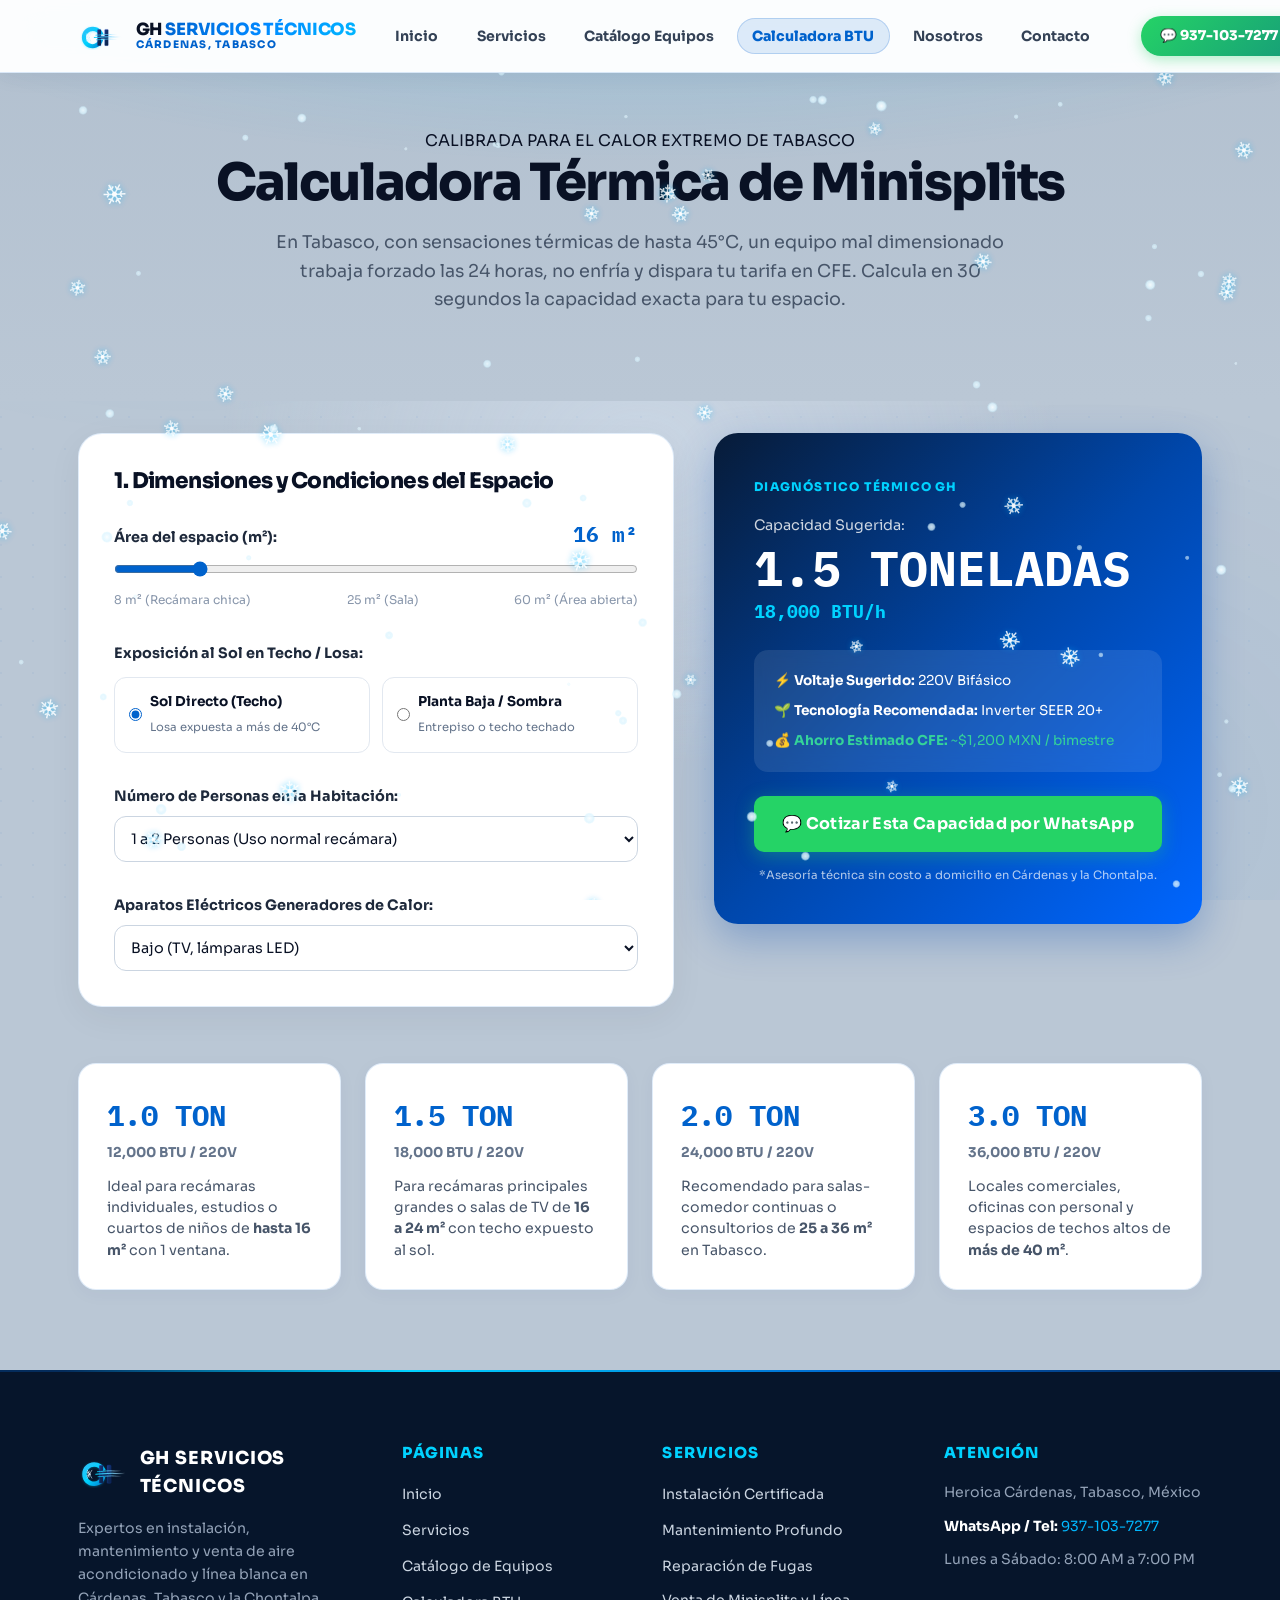
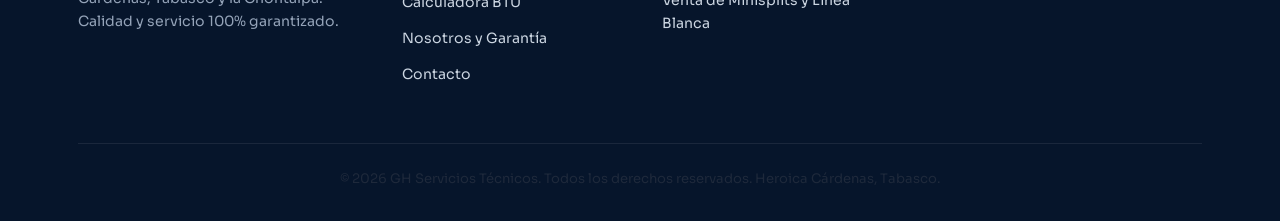
==== calculadora.html @ 1dc73f57 "First_commit" ====
<!DOCTYPE html>
<html lang="es-MX">
<head>
    <meta charset="UTF-8">
    <meta name="viewport" content="width=device-width, initial-scale=1.0">
    <title>Calculadora de Capacidad BTU para Tabasco | GH Servicios Técnicos</title>
    <meta name="description" content="Calcula cuántos BTUs y toneladas necesita tu habitación o negocio en Cárdenas y Tabasco. Evita cobros excesivos de CFE con el tonelaje exacto. WhatsApp: 937-103-7277.">
    <meta name="theme-color" content="#0062CC">
    <link rel="icon" type="image/svg+xml" href="assets/emblem-gh.svg">
    <link rel="preconnect" href="https://fonts.googleapis.com">
    <link rel="preconnect" href="https://fonts.gstatic.com" crossorigin>
    <link href="https://fonts.googleapis.com/css2?family=IBM+Plex+Mono:wght@400;600;700&family=Sora:wght@300;400;500;600;700;800&display=swap" rel="stylesheet">
    <link rel="stylesheet" href="css/base.css?v=25">
    <link rel="stylesheet" href="css/loader.css?v=25">
    <link rel="stylesheet" href="css/snow.css?v=25">
    <link rel="stylesheet" href="css/nav.css?v=25">
    <link rel="stylesheet" href="css/calculator.css?v=25">
    <link rel="stylesheet" href="css/footer.css?v=25">
    <link rel="stylesheet" href="css/widget.css?v=25">
    <style>
        .page-hero {
            padding: 8rem 0 3.5rem;
            background: linear-gradient(180deg, #B2C0CF 0%, #BAC7D5 100%);
            text-align: center;
            position: relative;
        }
        .calc-info-grid {
            display: grid;
            grid-template-columns: repeat(auto-fit, minmax(240px, 1fr));
            gap: 1.5rem;
            margin-top: 3.5rem;
        }
        .calc-info-card {
            background: #FFFFFF;
            border: 1px solid rgba(0, 98, 204, 0.12);
            border-radius: 18px;
            padding: 1.75rem;
            box-shadow: 0 4px 18px rgba(0, 50, 120, 0.04);
        }
        .calc-info-card__ton {
            font-size: 1.8rem;
            font-weight: 900;
            font-family: var(--font-mono);
            color: #0062CC;
            margin-bottom: 0.25rem;
        }
        .calc-info-card__btu {
            font-size: 0.85rem;
            font-weight: 700;
            color: #64748B;
            text-transform: uppercase;
            margin-bottom: 0.75rem;
        }
        .calc-info-card__desc {
            font-size: 0.88rem;
            color: #475569;
            line-height: 1.5;
        }
    </style>
</head>
<body>

    <a href="#main-content" class="skip-link">Ir al contenido principal</a>

    <!-- Canvas de Nieve y Escarcha Polar -->
    <canvas id="snowCanvas"></canvas>

    <!-- ===== LOADER (Transición Rápida Criogénica) ===== -->
    <div class="loader" id="loader" aria-label="Cargando calculadora">
        <canvas id="loader-canvas" class="loader__canvas"></canvas>
        <div class="loader__content">
            <div class="loader__brand" id="loader-brand">
                <div class="loader__brand-mark">
                    <img src="assets/emblem-gh.svg" width="300" height="195" alt="GH Servicios Técnicos" class="loader__brand-img">
                </div>
                <h2 class="loader__brand-name">GH SERVICIOS TÉCNICOS</h2>
                <p class="loader__brand-slogan">Cárdenas, Tabasco · Minisplits · Lavadoras · Refrigeración</p>
            </div>
            <div class="loader__scene">
                <div class="loader__thermo">
                    <div class="loader__tube">
                        <div class="loader__tube-glass"></div>
                        <div class="loader__mercury" id="loader-mercury"></div>
                        <div class="loader__tube-frost" id="loader-tube-frost"></div>
                        <div class="loader__scale">
                            <span data-t="40°"></span>
                            <span data-t="30°"></span>
                            <span data-t="20°"></span>
                            <span data-t="16°"></span>
                        </div>
                    </div>
                    <div class="loader__bulb" id="loader-bulb">
                        <div class="loader__bulb-glow"></div>
                    </div>
                </div>
                <div class="loader__readout">
                    <div class="loader__readout-temp">
                        <span class="loader__readout-num" id="loader-temp">28</span>
                        <span class="loader__readout-unit">°C</span>
                    </div>
                    <span class="loader__readout-label" id="loader-status">Cargando calculadora…</span>
                </div>
            </div>
        </div>
        <div class="loader__ice-overlay" id="loader-frost"></div>
    </div>

    <!-- ===== NAV ===== -->
    <header class="nav" id="main-nav">
        <div class="nav__wrap">
            <a href="index.html" class="nav__logo" aria-label="GH Servicios Técnicos — Inicio">
                <div class="nav__logo-svg-wrap">
                    <img src="assets/emblem-gh.svg" width="46" height="30" alt="GH Logo" class="nav__logo-img">
                </div>
                <div class="nav__logo-text">
                    <span class="nav__logo-brand">GH <span class="grad-text">SERVICIOS TÉCNICOS</span></span>
                    <span class="nav__logo-sub">Cárdenas, Tabasco</span>
                </div>
            </a>

            <nav class="nav__links" id="nav-links" aria-label="Navegación principal">
                <a href="index.html" class="nav__link">Inicio</a>
                <a href="servicios.html" class="nav__link">Servicios</a>
                <a href="equipos.html" class="nav__link">Catálogo Equipos</a>
                <a href="calculadora.html" class="nav__link is-active">Calculadora BTU</a>
                <a href="nosotros.html" class="nav__link">Nosotros</a>
                <a href="contacto.html" class="nav__link">Contacto</a>
            </nav>

            <div class="nav__actions">
                <a href="https://wa.me/529371037277?text=Hola%20GH%20Servicios%20T%C3%A9cnicos%2C%20quiero%20asesor%C3%ADa%20BTU" class="nav__cta-wa" target="_blank" rel="noopener">
                    <span>💬 937-103-7277 | Cotizar</span>
                </a>
                <button class="nav__burger" id="nav-burger" aria-label="Abrir menú" aria-expanded="false">
                    <span></span><span></span><span></span>
                </button>
            </div>
        </div>
    </header>

    <div class="nav__mobile" id="nav-mobile" aria-hidden="true">
        <nav aria-label="Menú móvil">
            <a href="index.html" class="nav__mob-link">Inicio</a>
            <a href="servicios.html" class="nav__mob-link">Servicios</a>
            <a href="equipos.html" class="nav__mob-link">Catálogo Equipos</a>
            <a href="calculadora.html" class="nav__mob-link">Calculadora BTU</a>
            <a href="nosotros.html" class="nav__mob-link">Nosotros</a>
            <a href="contacto.html" class="nav__mob-link">Contacto</a>
            <a href="https://wa.me/529371037277" class="btn btn--primary btn--full" target="_blank" rel="noopener">WhatsApp: 937-103-7277</a>
        </nav>
    </div>

    <main id="main-content">

        <!-- ===== HERO ===== -->
        <section class="page-hero">
            <div class="frost-ambient"></div>
            <div class="container" style="max-width: var(--max-w); margin: 0 auto; padding: 0 var(--container-px); position: relative; z-index: 2;">
                <span class="services__kicker">CALIBRADA PARA EL CALOR EXTREMO DE TABASCO</span>
                <h1 style="font-size: clamp(2rem, 4.2vw, 3.2rem); font-weight: 800; color: #091124; margin-bottom: 1rem;">Calculadora Térmica de Minisplits</h1>
                <p style="font-size: 1.1rem; color: #475569; max-width: 760px; margin: 0 auto 2rem; line-height: 1.6;">
                    En Tabasco, con sensaciones térmicas de hasta 45°C, un equipo mal dimensionado trabaja forzado las 24 horas, no enfría y dispara tu tarifa en CFE. Calcula en 30 segundos la capacidad exacta para tu espacio.
                </p>
            </div>
        </section>

        <!-- ===== CALCULADORA INTERACTIVA ===== -->
        <section class="calculator-section" id="calculator" style="padding: 2rem 0 5rem;">
            <div class="container" style="max-width: var(--max-w); margin: 0 auto; padding: 0 var(--container-px);">
                
                <div class="calc-layout" style="display: grid; grid-template-columns: 1.1fr 0.9fr; gap: 2.5rem; align-items: start;">
                    
                    <!-- Formulario de Parámetros -->
                    <div class="calc-inputs-card" style="background: #FFFFFF; border-radius: 24px; border: 1px solid rgba(0,98,204,0.12); padding: 2.2rem; box-shadow: 0 10px 35px rgba(9,17,36,0.05);">
                        <h2 style="font-size: 1.35rem; font-weight: 800; color: #091124; margin-bottom: 1.5rem;">
                            1. Dimensiones y Condiciones del Espacio
                        </h2>

                        <!-- Slider Metros Cuadrados -->
                        <div style="margin-bottom: 2rem;">
                            <div style="display: flex; justify-content: space-between; align-items: baseline; margin-bottom: 0.5rem;">
                                <label for="calc-area" style="font-size: 0.9rem; font-weight: 700; color: #1E293B;">Área del espacio (m²):</label>
                                <span id="calc-area-val" style="font-size: 1.3rem; font-weight: 900; font-family: var(--font-mono); color: #0062CC;">16 m²</span>
                            </div>
                            <input type="range" id="calc-area" min="8" max="60" value="16" step="1" style="width: 100%; accent-color: #0062CC; cursor: pointer;">
                            <div style="display: flex; justify-content: space-between; font-size: 0.75rem; color: #8896AB; margin-top: 0.35rem;">
                                <span>8 m² (Recámara chica)</span>
                                <span>25 m² (Sala)</span>
                                <span>60 m² (Área abierta)</span>
                            </div>
                        </div>

                        <!-- Exposición al Sol -->
                        <div style="margin-bottom: 2rem;">
                            <label style="font-size: 0.9rem; font-weight: 700; color: #1E293B; display: block; margin-bottom: 0.75rem;">
                                Exposición al Sol en Techo / Losa:
                            </label>
                            <div style="display: grid; grid-template-columns: 1fr 1fr; gap: 0.75rem;">
                                <label class="calc-radio-label" style="display: flex; align-items: center; gap: 0.5rem; padding: 0.85rem; border: 1px solid #E2E8F0; border-radius: 12px; cursor: pointer;">
                                    <input type="radio" name="sun" value="high" checked style="accent-color: #0062CC;">
                                    <div>
                                        <strong style="display: block; font-size: 0.85rem; color: #091124;">Sol Directo (Techo)</strong>
                                        <span style="font-size: 0.72rem; color: #64748B;">Losa expuesta a más de 40°C</span>
                                    </div>
                                </label>
                                <label class="calc-radio-label" style="display: flex; align-items: center; gap: 0.5rem; padding: 0.85rem; border: 1px solid #E2E8F0; border-radius: 12px; cursor: pointer;">
                                    <input type="radio" name="sun" value="low" style="accent-color: #0062CC;">
                                    <div>
                                        <strong style="display: block; font-size: 0.85rem; color: #091124;">Planta Baja / Sombra</strong>
                                        <span style="font-size: 0.72rem; color: #64748B;">Entrepiso o techo techado</span>
                                    </div>
                                </label>
                            </div>
                        </div>

                        <!-- Ocupantes -->
                        <div style="margin-bottom: 2rem;">
                            <label for="calc-occupants" style="font-size: 0.9rem; font-weight: 700; color: #1E293B; display: block; margin-bottom: 0.5rem;">
                                Número de Personas en la Habitación:
                            </label>
                            <select id="calc-occupants" style="width: 100%; padding: 0.75rem; border-radius: 12px; border: 1px solid #CBD5E1; font-size: 0.9rem; outline: none;">
                                <option value="1">1 a 2 Personas (Uso normal recámara)</option>
                                <option value="3">3 a 4 Personas (Sala de estar familiar)</option>
                                <option value="6">5 o más Personas (Reuniones / Oficina)</option>
                            </select>
                        </div>

                        <!-- Dispositivos / Carga Térmica -->
                        <div>
                            <label for="calc-electronics" style="font-size: 0.9rem; font-weight: 700; color: #1E293B; display: block; margin-bottom: 0.5rem;">
                                Aparatos Eléctricos Generadores de Calor:
                            </label>
                            <select id="calc-electronics" style="width: 100%; padding: 0.75rem; border-radius: 12px; border: 1px solid #CBD5E1; font-size: 0.9rem; outline: none;">
                                <option value="low">Bajo (TV, lámparas LED)</option>
                                <option value="med">Medio (Computadora de escritorio, consolas gamer)</option>
                                <option value="high">Alto (Cocina cercana, refrigerador grande, servidores)</option>
                            </select>
                        </div>
                    </div>

                    <!-- Tarjeta de Resultado Dinámica -->
                    <div class="calc-result-card" style="background: linear-gradient(135deg, #071B38, #0047AB, #0066FF); border-radius: 24px; padding: 2.5rem; color: #FFFFFF; box-shadow: 0 15px 40px rgba(0, 71, 171, 0.3); position: sticky; top: 6rem;">
                        <span style="font-size: 0.75rem; font-weight: 800; letter-spacing: 0.1em; color: #00D2FF; text-transform: uppercase;">DIAGNÓSTICO TÉRMICO GH</span>
                        <div style="margin: 1rem 0;">
                            <div style="font-size: 0.9rem; color: rgba(255,255,255,0.8);">Capacidad Sugerida:</div>
                            <div id="calc-result-tons" style="font-size: clamp(2.2rem, 4vw, 3rem); font-weight: 900; font-family: var(--font-mono); line-height: 1.1; margin: 0.25rem 0;">
                                1.5 TONELADAS
                            </div>
                            <div id="calc-result-btu" style="font-size: 1.1rem; color: #00D2FF; font-weight: 700; font-family: var(--font-mono);">
                                18,000 BTU/h
                            </div>
                        </div>

                        <div style="background: rgba(255, 255, 255, 0.1); backdrop-filter: blur(8px); border-radius: 14px; padding: 1.25rem; margin: 1.5rem 0;">
                            <div style="font-size: 0.85rem; margin-bottom: 0.5rem;">
                                <strong>⚡ Voltaje Sugerido:</strong> 220V Bifásico
                            </div>
                            <div style="font-size: 0.85rem; margin-bottom: 0.5rem;">
                                <strong>🌱 Tecnología Recomendada:</strong> Inverter SEER 20+
                            </div>
                            <div style="font-size: 0.85rem; color: #34D399;">
                                <strong>💰 Ahorro Estimado CFE:</strong> <span id="calc-result-saving">~$1,200 MXN / bimestre</span>
                            </div>
                        </div>

                        <a href="https://wa.me/529371037277?text=Hola%20GH%2C%20utilic%C3%A9%20su%20calculadora%20y%20mi%20espacio%20requiere%201.5%20Toneladas%20(18%2C000%20BTU).%20%C2%BFQu%C3%A9%20equipos%20tienen%20disponibles%20con%20instalaci%C3%B3n%20en%20C%C3%A1rdenas%3F" 
                           id="calcWaBtn" class="btn btn--wa btn--full" target="_blank" rel="noopener" style="justify-content: center; font-size: 1rem; padding: 0.9rem;">
                            💬 Cotizar Esta Capacidad por WhatsApp
                        </a>
                        <small style="display: block; text-align: center; color: rgba(255,255,255,0.7); font-size: 0.72rem; margin-top: 0.85rem;">
                            *Asesoría técnica sin costo a domicilio en Cárdenas y la Chontalpa.
                        </small>
                    </div>

                </div>

                <!-- Guía Rápida de Capacidades -->
                <div class="calc-info-grid">
                    <div class="calc-info-card">
                        <div class="calc-info-card__ton">1.0 TON</div>
                        <div class="calc-info-card__btu">12,000 BTU / 220V</div>
                        <p class="calc-info-card__desc">Ideal para recámaras individuales, estudios o cuartos de niños de <strong>hasta 16 m²</strong> con 1 ventana.</p>
                    </div>
                    <div class="calc-info-card">
                        <div class="calc-info-card__ton">1.5 TON</div>
                        <div class="calc-info-card__btu">18,000 BTU / 220V</div>
                        <p class="calc-info-card__desc">Para recámaras principales grandes o salas de TV de <strong>16 a 24 m²</strong> con techo expuesto al sol.</p>
                    </div>
                    <div class="calc-info-card">
                        <div class="calc-info-card__ton">2.0 TON</div>
                        <div class="calc-info-card__btu">24,000 BTU / 220V</div>
                        <p class="calc-info-card__desc">Recomendado para salas-comedor continuas o consultorios de <strong>25 a 36 m²</strong> en Tabasco.</p>
                    </div>
                    <div class="calc-info-card">
                        <div class="calc-info-card__ton">3.0 TON</div>
                        <div class="calc-info-card__btu">36,000 BTU / 220V</div>
                        <p class="calc-info-card__desc">Locales comerciales, oficinas con personal y espacios de techos altos de <strong>más de 40 m²</strong>.</p>
                    </div>
                </div>

            </div>
        </section>

    </main>

    <!-- ===== FOOTER ===== -->
    <footer class="footer">
        <div class="footer__wrap">
            <div class="footer__top">
                <div class="footer__brand">
                    <div class="footer__logo">
                        <img src="assets/emblem-gh.svg" width="50" height="34" alt="GH Emblema">
                        <span>GH SERVICIOS TÉCNICOS</span>
                    </div>
                    <p>Expertos en instalación, mantenimiento y venta de aire acondicionado y línea blanca en Cárdenas, Tabasco y la Chontalpa. Calidad y servicio 100% garantizado.</p>
                </div>
                <div class="footer__col">
                    <h4>Páginas</h4>
                    <ul>
                        <li><a href="index.html">Inicio</a></li>
                        <li><a href="servicios.html">Servicios</a></li>
                        <li><a href="equipos.html">Catálogo de Equipos</a></li>
                        <li><a href="calculadora.html">Calculadora BTU</a></li>
                        <li><a href="nosotros.html">Nosotros y Garantía</a></li>
                        <li><a href="contacto.html">Contacto</a></li>
                    </ul>
                </div>
                <div class="footer__col">
                    <h4>Servicios</h4>
                    <ul>
                        <li><a href="servicios.html#instalacion">Instalación Certificada</a></li>
                        <li><a href="servicios.html#mantenimiento">Mantenimiento Profundo</a></li>
                        <li><a href="servicios.html#reparacion">Reparación de Fugas</a></li>
                        <li><a href="equipos.html">Venta de Minisplits y Línea Blanca</a></li>
                    </ul>
                </div>
                <div class="footer__col">
                    <h4>Atención</h4>
                    <p>Heroica Cárdenas, Tabasco, México</p>
                    <p><strong>WhatsApp / Tel:</strong> <a href="https://wa.me/529371037277" style="color: #00B8FF;">937-103-7277</a></p>
                    <p>Lunes a Sábado: 8:00 AM a 7:00 PM</p>
                </div>
            </div>
            <div class="footer__bottom">
                <p>&copy; 2026 GH Servicios Técnicos. Todos los derechos reservados. Heroica Cárdenas, Tabasco.</p>
            </div>
        </div>
    </footer>

    <div id="gh-widget-container"></div>

    <script src="js/snow.js?v=25"></script>
    <script type="module" src="js/main.js?v=25"></script>
</body>
</html>
---- css/base.css ----
/* ==========================================================================
   GH Servicios Técnicos — Design System (Tesla & BMW Clean Luxury Tech Palette)
   Airy, high-contrast, ceramic white & royal sapphire blue engineering grade
   ========================================================================== */

/* --- Reset --- */
*,*::before,*::after{box-sizing:border-box;margin:0;padding:0}
html{scroll-behavior:smooth;-webkit-text-size-adjust:100%;scroll-padding-top:5rem}
body{
  font-family:'Sora',sans-serif;
  background:var(--bg);
  color:var(--text);
  line-height:1.6;
  overflow-x:hidden;
  -webkit-font-smoothing:antialiased;
}
img,svg{display:block;max-width:100%}
a{color:inherit;text-decoration:none}
button{font:inherit;cursor:pointer;border:none;background:none;color:inherit}
ul{list-style:none}
input,select,textarea{font:inherit;color:inherit;background:none;border:none;outline:none}

/* --- Clean Luxury Tech Tokens --- */
:root{
  /* Surfaces — Cool Medium Titanium Grey Canvas for High Snow Visibility & Pure White Floating Cards */
  --bg:#BAC7D5;           /* Gris frío medio titanio de alto contraste para nieve */
  --bg-gradient:linear-gradient(180deg, #B2C0CF 0%, #BAC7D5 50%, #AFC0D2 100%);
  --bg-elevated:#FFFFFF;  /* Blanco puro cerámico para tarjetas */
  --bg-card:#FFFFFF;      /* Blanco puro */
  --bg-glass:rgba(255, 255, 255, 0.95);
  --bg-subtle:#A5B5C6;

  /* Typography — High-Contrast Deep Obsidian & Crisp Slate */
  --text:#091124;
  --text-sec:#1E293B;
  --text-muted:#475569;

  /* Precision Lines & Laser Borders */
  --line:rgba(0, 98, 204, 0.18);
  --line-strong:rgba(0, 98, 204, 0.32);
  --line-glow:rgba(0, 98, 204, 0.5);

  /* Official Brand Colors (GH Real Business Card & Tesla/BMW Signature Blue) */
  --brand-cyan:#00B8FF;
  --brand-blue:#0062CC;   /* Signature Royal Sapphire Blue */
  --brand-navy:#0B2545;   /* Deep technical navy */
  --brand-deep:#041126;
  --wa-green:#25D366;
  --wa-green-glow:rgba(37, 211, 102, 0.35);

  /* Dynamic Accent — overridden by dial.js */
  --accent:#0062CC;
  --accent-r:0;--accent-g:98;--accent-b:204;
  --accent-glow:rgba(0, 98, 204, 0.25);
  --accent-deep:rgba(0, 98, 204, 0.08);

  /* Brand Gradients */
  --grad-brand:linear-gradient(135deg, #0062CC 0%, #0088FF 50%, #00B8FF 100%);
  --grad-brand-glow:linear-gradient(135deg, rgba(0, 98, 204, 0.16) 0%, rgba(0, 184, 255, 0.1) 100%);
  --grad-brand-warm:linear-gradient(135deg, #FF6B35 0%, #FF3D71 100%);
  --frost:#E0F2FE;

  /* Typography */
  --font-sans:'Sora',system-ui,-apple-system,sans-serif;
  --font-mono:'IBM Plex Mono',monospace;

  /* Spacing */
  --section-py:clamp(4.5rem,8vw,7rem);
  --container-px:clamp(1.25rem,4vw,3rem);
  --max-w:1220px;

  /* Transitions */
  --ease-out:cubic-bezier(.22,1,.36,1);
  --ease-spring:cubic-bezier(.175,.885,.32,1.275);
  --dur:0.35s;

  /* Shadows — Soft Crystalline Depth */
  --card-shadow:0 10px 30px rgba(9, 26, 68, 0.06), 0 2px 6px rgba(9, 26, 68, 0.04);
  --card-shadow-hover:0 20px 48px rgba(0, 98, 204, 0.16), 0 0 1px rgba(0, 98, 204, 0.4);
}

/* --- Typography --- */
h1,h2,h3,h4{font-weight:700;line-height:1.15;color:var(--text)}
h1{font-size:clamp(2.2rem,5.5vw,3.8rem);letter-spacing:-0.035em}
h2{font-size:clamp(1.7rem,3.8vw,2.8rem);letter-spacing:-0.025em}
h3{font-size:clamp(1.05rem,1.5vw,1.3rem)}
p{color:var(--text-sec)}
small{font-size:0.8em;color:var(--text-sec)}

.section-kicker{
  display:inline-block;
  font-size:0.75rem;font-weight:700;letter-spacing:0.12em;text-transform:uppercase;
  background:var(--grad-brand);
  -webkit-background-clip:text;-webkit-text-fill-color:transparent;background-clip:text;
  margin-bottom:0.75rem;
}
.section-title{margin-bottom:0.75rem}
.section-desc{max-width:540px;font-size:0.95rem;margin-bottom:2.5rem;color:var(--text-sec)}

/* --- Gradient Text Utility --- */
.grad-text{
  background:var(--grad-brand);
  -webkit-background-clip:text;-webkit-text-fill-color:transparent;background-clip:text;
}

/* --- Gradient Border Utility --- */
.grad-border{position:relative}
.grad-border::before{
  content:'';position:absolute;inset:0;border-radius:inherit;padding:1px;
  background:linear-gradient(135deg,rgba(0,98,204,0.3),transparent 45%,rgba(0,184,255,0.2) 100%);
  -webkit-mask:linear-gradient(#fff 0 0) content-box,linear-gradient(#fff 0 0);
  -webkit-mask-composite:xor;mask-composite:exclude;
  pointer-events:none;transition:opacity var(--dur);
}

/* --- Buttons (Tesla & BMW Precision) --- */
.btn{
  display:inline-flex;align-items:center;gap:0.5rem;
  font-weight:600;font-size:0.88rem;
  padding:0.75rem 1.6rem;border-radius:10px;
  transition:all var(--dur) var(--ease-out);
  white-space:nowrap;position:relative;overflow:hidden;
  letter-spacing:0.02em;
}
.btn:focus-visible{outline:2px solid var(--accent);outline-offset:3px}
.btn:active{transform:scale(0.97)}

.btn--primary{
  background:linear-gradient(135deg,#0062CC 0%,#0088FF 100%);
  color:#FFFFFF;font-weight:700;
  box-shadow:0 4px 20px rgba(0,98,204,0.35),inset 0 1px 0 rgba(255,255,255,0.3);
}
.btn--primary:hover{
  box-shadow:0 8px 30px rgba(0,98,204,0.45);
  transform:translateY(-2px);
  filter:brightness(1.06);
}
.btn--accent{
  background:linear-gradient(135deg,#0062CC 0%,#00A3FF 100%);
  color:#FFFFFF;font-weight:700;
  padding:0.55rem 1.25rem;font-size:0.82rem;border-radius:8px;
  box-shadow:0 3px 16px rgba(0,98,204,0.25);
}
.btn--accent:hover{
  box-shadow:0 6px 24px rgba(0,98,204,0.38);
  transform:translateY(-1px);
}
.btn--wa{
  background:#25D366;color:#FFFFFF;font-weight:700;
  border:1px solid rgba(37,211,102,0.4);
  box-shadow:0 4px 18px rgba(37,211,102,0.35);
}
.btn--wa:hover{
  background:#20BA5A;
  transform:translateY(-1px);
  box-shadow:0 6px 25px rgba(37,211,102,0.45);
}
.btn--outline{
  background:#FFFFFF;
  border:1px solid rgba(0,98,204,0.22);
  color:var(--text);
  box-shadow:0 2px 8px rgba(9,26,68,0.04);
}
.btn--outline:hover{
  border-color:#0062CC;color:#0062CC;
  background:rgba(0,98,204,0.05);
  box-shadow:0 6px 20px rgba(0,98,204,0.14);
}
.btn--sm{padding:0.45rem 1rem;font-size:0.8rem}
.btn--full{width:100%;justify-content:center}

/* --- Skip Link --- */
.skip-link{
  position:fixed;top:-100%;left:1rem;z-index:10000;
  padding:0.75rem 1.25rem;background:#0062CC;color:#FFFFFF;
  border-radius:0 0 8px 8px;font-weight:700;font-size:0.85rem;
  transition:top 0.2s;
}
.skip-link:focus{top:0}

/* --- Scroll Thermometer --- */
.scroll-thermo{
  position:fixed;right:14px;top:50%;transform:translateY(-50%);z-index:900;
  display:flex;flex-direction:column;align-items:center;gap:0;
  opacity:0.4;transition:opacity var(--dur);
  pointer-events:none;
}
.scroll-thermo:hover{opacity:0.95}
.scroll-thermo__tube{
  width:3px;height:130px;
  background:rgba(0,98,204,0.12);border-radius:2px 2px 0 0;
  overflow:hidden;position:relative;
  box-shadow:0 0 8px rgba(0,98,204,0.1);
}
.scroll-thermo__fill{
  position:absolute;bottom:0;left:0;width:100%;height:0%;
  background:linear-gradient(to top,var(--accent),#0062CC);
  border-radius:2px 2px 0 0;
  transition:height 0.1s linear;
  box-shadow:0 0 8px var(--accent-glow);
}
.scroll-thermo__bulb{
  width:10px;height:10px;border-radius:50%;
  background:var(--accent);
  box-shadow:0 0 12px var(--accent-glow),0 0 4px var(--accent-glow);
  transition:background 0.3s,box-shadow 0.3s;
}

@media(max-width:768px){
  .scroll-thermo{right:6px}
  .scroll-thermo__tube{height:80px;width:2px}
  .scroll-thermo__bulb{width:7px;height:7px}
}

/* --- Ambient Futuristic Cyber Mesh (Clean Light Tech) --- */
body::before{
  content:'';position:fixed;top:0;left:0;width:100%;height:100%;
  pointer-events:none;z-index:-1;
  background:
    radial-gradient(circle at 1px 1px, rgba(0,98,204,0.045) 1px, transparent 0) 0 0 / 32px 32px,
    radial-gradient(ellipse 800px 500px at 15% 10%, rgba(0,184,255,0.07), transparent 70%),
    radial-gradient(ellipse 700px 600px at 85% 90%, rgba(0,98,204,0.06), transparent 70%),
    radial-gradient(ellipse 600px 450px at 50% 50%, rgba(226,237,251,0.4), transparent 70%);
}

/* --- Utility --- */
.visually-hidden{position:absolute!important;width:1px!important;height:1px!important;overflow:hidden!important;clip:rect(0,0,0,0)!important;border:0!important}

/* --- Reduced Motion --- */
@media(prefers-reduced-motion:reduce){
  *,*::before,*::after{
    animation-duration:0.01ms!important;
    animation-iteration-count:1!important;
    transition-duration:0.01ms!important;
    scroll-behavior:auto!important;
  }
}
---- css/loader.css ----
/* ==========================================================================
   GH SERVICIOS TÉCNICOS — LUXURY POLAR LOADER WITH THERMOMETER & ENLARGED LOGO
   ========================================================================== */

.loader {
  position: fixed;
  inset: 0;
  z-index: 9999;
  background: radial-gradient(circle at 50% 35%, #08172c 0%, #02060d 100%);
  display: flex;
  align-items: center;
  justify-content: center;
  transition: opacity 0.8s var(--ease-out), visibility 0.8s;
  overflow: hidden;
}

.loader.is-done {
  opacity: 0;
  visibility: hidden;
  pointer-events: none;
}

/* Canvas backdrop */
.loader__canvas {
  position: absolute;
  inset: 0;
  width: 100%;
  height: 100%;
  pointer-events: none;
}

/* Main Content Wrapper (Brand on top, Telemetry below) */
.loader__content {
  position: relative;
  z-index: 2;
  display: flex;
  flex-direction: column;
  align-items: center;
  justify-content: center;
  gap: 2rem;
  padding: 1.5rem;
  max-width: 92vw;
  text-align: center;
  animation: loaderContentFade 0.7s cubic-bezier(0.16, 1, 0.3, 1) forwards;
}

@keyframes loaderContentFade {
  from {
    opacity: 0;
    transform: translateY(18px) scale(0.96);
  }
  to {
    opacity: 1;
    transform: translateY(0) scale(1);
  }
}

/* === ENLARGED BRAND EMBLEM & TYPOGRAPHY === */
.loader__brand {
  display: flex;
  flex-direction: column;
  align-items: center;
  text-align: center;
  position: relative;
}

.loader__brand-mark {
  display: flex;
  align-items: center;
  justify-content: center;
  margin-bottom: 1rem;
  position: relative;
}

/* Halo Glow behind the emblem */
.loader__brand-mark::before {
  content: '';
  position: absolute;
  width: clamp(200px, 35vw, 320px);
  height: clamp(200px, 35vw, 320px);
  border-radius: 50%;
  background: radial-gradient(circle, rgba(0, 210, 255, 0.28) 0%, rgba(0, 102, 255, 0.1) 50%, transparent 72%);
  filter: blur(28px);
  pointer-events: none;
  animation: logoHaloPulse 3s ease-in-out infinite;
}

@keyframes logoHaloPulse {
  0%, 100% { transform: scale(0.95); opacity: 0.75; }
  50% { transform: scale(1.15); opacity: 1; }
}

.loader__brand-img {
  width: clamp(220px, 34vw, 310px);
  height: auto;
  position: relative;
  z-index: 2;
  filter: drop-shadow(0 0 32px rgba(0, 210, 255, 0.85)) drop-shadow(0 8px 24px rgba(0, 0, 0, 0.95));
  transition: transform 0.4s ease, filter 0.4s ease;
}

.loader__brand.is-visible .loader__brand-img {
  filter: drop-shadow(0 0 45px rgba(0, 210, 255, 1)) drop-shadow(0 10px 30px rgba(0, 0, 0, 0.95));
  transform: scale(1.03);
}

.loader__brand-name {
  font-family: var(--font-sans);
  font-size: clamp(1.3rem, 2.8vw, 1.85rem);
  font-weight: 800;
  color: #FFFFFF;
  letter-spacing: 0.06em;
  margin-bottom: 0.35rem;
  text-shadow: 0 0 28px rgba(0, 210, 255, 0.65), 0 2px 10px rgba(0, 0, 0, 0.9);
}

.loader__brand-slogan {
  font-family: var(--font-sans);
  font-size: clamp(0.72rem, 1.4vw, 0.86rem);
  font-weight: 700;
  letter-spacing: 0.16em;
  text-transform: uppercase;
  color: #00D2FF;
  text-shadow: 0 0 14px rgba(0, 210, 255, 0.5);
}

/* === TELEMETRY / THERMOMETER HUD BADGE === */
.loader__scene {
  position: relative;
  z-index: 2;
  display: flex;
  align-items: center;
  justify-content: center;
  gap: 2.2rem;
  background: rgba(8, 22, 44, 0.55);
  border: 1px solid rgba(0, 210, 255, 0.22);
  border-radius: 20px;
  padding: 1.1rem 2.25rem;
  backdrop-filter: blur(14px);
  -webkit-backdrop-filter: blur(14px);
  box-shadow: 0 12px 36px rgba(0, 0, 0, 0.55), inset 0 0 20px rgba(0, 210, 255, 0.08);
}

/* === Thermometer === */
.loader__thermo {
  display: flex;
  flex-direction: column;
  align-items: center;
  position: relative;
}

/* Tube */
.loader__tube {
  position: relative;
  width: 24px;
  height: 130px;
  border-radius: 12px 12px 0 0;
  overflow: hidden;
  background: rgba(255, 255, 255, 0.05);
  border: 2px solid rgba(255, 255, 255, 0.15);
  border-bottom: none;
}

.loader__tube-glass {
  position: absolute;
  inset: 0;
  border-radius: inherit;
  background: linear-gradient(90deg, transparent 25%, rgba(255, 255, 255, 0.12) 45%, transparent 60%);
  pointer-events: none;
  z-index: 3;
}

/* Mercury column */
.loader__mercury {
  position: absolute;
  bottom: 0;
  left: 2px;
  right: 2px;
  height: 85%;
  border-radius: 8px 8px 0 0;
  background: linear-gradient(to top, #ff3d3d, #ff6b35);
  transition: height 0.15s ease-out;
  z-index: 1;
}

.loader__mercury::after {
  content: '';
  position: absolute;
  top: 0;
  left: 0;
  right: 0;
  height: 5px;
  border-radius: 3px;
  background: rgba(255, 255, 255, 0.35);
  filter: blur(1px);
}

/* Frost on tube */
.loader__tube-frost {
  position: absolute;
  bottom: 0;
  left: 0;
  right: 0;
  height: 100%;
  background: linear-gradient(to top,
    rgba(184, 232, 255, 0.25) 0%,
    rgba(184, 232, 255, 0.08) 40%,
    transparent 70%
  );
  opacity: 0;
  z-index: 2;
  transition: opacity 0.5s;
}

/* Scale ticks */
.loader__scale {
  position: absolute;
  right: -32px;
  top: 0;
  bottom: 0;
  display: flex;
  flex-direction: column;
  justify-content: space-between;
  padding: 6px 0;
  z-index: 4;
}

.loader__scale span {
  font-family: var(--font-mono);
  font-size: 0.58rem;
  font-weight: 600;
  color: rgba(255, 255, 255, 0.4);
  white-space: nowrap;
}

.loader__scale span::before {
  content: '— ';
  opacity: 0.4;
}

.loader__scale span::after {
  content: attr(data-t);
}

/* Bulb */
.loader__bulb {
  width: 36px;
  height: 36px;
  border-radius: 50%;
  background: #ff3d3d;
  border: 2px solid rgba(255, 255, 255, 0.15);
  position: relative;
  margin-top: -2px;
  transition: background 0.15s, box-shadow 0.15s;
  box-shadow: 0 0 25px rgba(255, 61, 61, 0.4);
  z-index: 1;
}

.loader__bulb-glow {
  position: absolute;
  inset: -12px;
  border-radius: 50%;
  background: radial-gradient(circle, rgba(255, 61, 61, 0.2), transparent 70%);
  transition: background 0.3s;
  animation: bulbPulse 2s ease-in-out infinite;
}

@keyframes bulbPulse {
  0%, 100% { transform: scale(1); opacity: 1; }
  50% { transform: scale(1.15); opacity: 0.7; }
}

/* Digital Readout */
.loader__readout {
  text-align: left;
  min-width: 130px;
}

.loader__readout-temp {
  display: flex;
  align-items: flex-start;
  gap: 0.1em;
}

.loader__readout-num {
  font-family: var(--font-mono);
  font-weight: 700;
  font-size: 3rem;
  line-height: 1;
  color: #ff3d3d;
  transition: color 0.15s;
  text-shadow: 0 0 30px rgba(255, 61, 61, 0.35);
}

.loader__readout-unit {
  font-family: var(--font-mono);
  font-weight: 400;
  font-size: 1.15rem;
  color: rgba(255, 255, 255, 0.4);
  margin-top: 0.3rem;
}

.loader__readout-label {
  display: block;
  margin-top: 0.4rem;
  font-size: 0.72rem;
  font-weight: 700;
  letter-spacing: 0.08em;
  text-transform: uppercase;
  color: rgba(255, 255, 255, 0.5);
  transition: color 0.3s;
}

/* Fullscreen Ice overlay */
.loader__ice-overlay {
  position: absolute;
  inset: 0;
  z-index: 4;
  pointer-events: none;
  background: radial-gradient(circle at 50% 50%, rgba(0, 210, 255, 0.08), transparent 60%);
  opacity: 0;
  transition: opacity 0.8s;
}

.loader__ice-overlay.is-spreading {
  opacity: 1;
  background: radial-gradient(circle at 50% 50%, rgba(0, 210, 255, 0.25), rgba(0, 102, 255, 0.08) 45%, transparent 70%);
}

/* Mobile responsive adjustments */
@media (max-width: 600px) {
  .loader__content {
    gap: 1.4rem;
  }
  .loader__scene {
    gap: 1.5rem;
    padding: 1rem 1.5rem;
  }
  .loader__tube {
    height: 110px;
    width: 20px;
  }
  .loader__bulb {
    width: 30px;
    height: 30px;
  }
  .loader__readout-num {
    font-size: 2.3rem;
  }
  .loader__scale {
    display: none;
  }
}
---- css/snow.css ----
/* ==========================================================================
   SISTEMA DE NIEVE Y ESCARCHA POLAR CONTINUA (ALWAYS ACTIVE)
   GH Servicios Técnicos — Mérida, Yucatán
   ========================================================================== */

#snowCanvas {
  position: fixed;
  top: 0;
  left: 0;
  width: 100vw;
  height: 100vh;
  pointer-events: none;
  z-index: 999;
  opacity: 0.95;
}

/* Frost mist ambient layer on Hero */
.frost-ambient {
  position: absolute;
  top: 0;
  left: 0;
  right: 0;
  height: 420px;
  background: radial-gradient(ellipse 85% 65% at 50% -10%, rgba(0, 184, 255, 0.16), transparent 75%);
  pointer-events: none;
  z-index: 1;
}

/* ==========================================================================
   WIDGET CLIMÁTICO: MÉRIDA EXTERIOR (42°C) vs GH CONFORT (21°C)
   ========================================================================== */
.climate-contrast-card {
  display: grid;
  grid-template-columns: 1fr auto 1fr;
  align-items: center;
  gap: 1rem;
  padding: 1rem 1.35rem;
  background: #FFFFFF;
  border: 1px solid rgba(0, 98, 204, 0.18);
  border-radius: 20px;
  box-shadow: 0 12px 35px rgba(9, 26, 68, 0.08), 0 2px 6px rgba(0,0,0,0.03);
  margin-top: 1.5rem;
  max-width: 540px;
}

.climate-side {
  display: flex;
  align-items: center;
  gap: 0.85rem;
}

.climate-side__icon {
  width: 44px;
  height: 44px;
  border-radius: 14px;
  display: flex;
  align-items: center;
  justify-content: center;
  font-size: 1.35rem;
  flex-shrink: 0;
}

.climate-side--hot .climate-side__icon {
  background: rgba(255, 107, 53, 0.12);
  border: 1px solid rgba(255, 107, 53, 0.35);
}

.climate-side--cool .climate-side__icon {
  background: rgba(0, 184, 255, 0.14);
  border: 1px solid rgba(0, 184, 255, 0.45);
  animation: pulseIce 2.5s ease-in-out infinite;
}

@keyframes pulseIce {
  0%, 100% { box-shadow: 0 0 0 0 rgba(0, 184, 255, 0.35); }
  50% { box-shadow: 0 0 0 8px rgba(0, 184, 255, 0); }
}

.climate-side__info {
  display: flex;
  flex-direction: column;
}

.climate-side__place {
  font-size: 0.72rem;
  font-weight: 800;
  text-transform: uppercase;
  letter-spacing: 0.08em;
  color: #475569;
}

.climate-side__temp {
  font-size: 1.45rem;
  font-weight: 900;
  font-family: var(--font-mono, monospace);
  line-height: 1.1;
}

.climate-side--hot .climate-side__temp {
  color: #DC2626;
}

.climate-side--cool .climate-side__temp {
  color: #0062CC;
}

.climate-side__desc {
  font-size: 0.75rem;
  font-weight: 700;
  color: #64748B;
}

.climate-divider {
  display: flex;
  flex-direction: column;
  align-items: center;
  gap: 0.2rem;
  color: #64748B;
  font-size: 0.85rem;
  font-weight: 800;
}

.climate-divider__arrow {
  color: #0062CC;
  font-size: 1.25rem;
}

/* Feature pills bar below hero */
.hero-features-bar {
  display: flex;
  flex-wrap: wrap;
  gap: 0.75rem;
  margin-top: 1.5rem;
}

.hero-feature-tag {
  display: inline-flex;
  align-items: center;
  gap: 0.5rem;
  padding: 0.5rem 1rem;
  background: #FFFFFF;
  border: 1px solid rgba(0, 98, 204, 0.16);
  border-radius: 9999px;
  font-size: 0.82rem;
  font-weight: 700;
  color: #091124;
  box-shadow: 0 3px 10px rgba(0, 50, 120, 0.06);
}

.hero-feature-tag span {
  font-size: 1.05rem;
}

@media (max-width: 640px) {
  .climate-contrast-card {
    grid-template-columns: 1fr;
    gap: 0.75rem;
    padding: 0.85rem 1rem;
  }
  .climate-divider {
    transform: rotate(90deg);
    margin: 0.2rem 0;
  }
}
---- css/nav.css ----
/* ==========================================================================
   GH SERVICIOS TÉCNICOS — MENÚ DE NAVEGACIÓN EJECUTIVO LUXURY TECH
   ========================================================================== */

.nav {
  position: fixed;
  top: 0;
  left: 0;
  right: 0;
  z-index: 1000;
  background: rgba(255, 255, 255, 0.96);
  backdrop-filter: blur(20px) saturate(1.8);
  -webkit-backdrop-filter: blur(20px) saturate(1.8);
  border-bottom: 1px solid rgba(0, 98, 204, 0.14);
  box-shadow: 0 4px 20px rgba(9, 26, 68, 0.06);
  transition: all 0.3s cubic-bezier(0.16, 1, 0.3, 1);
}

.nav.is-scrolled {
  background: #FFFFFF;
  box-shadow: 0 8px 30px rgba(9, 26, 68, 0.1);
  border-bottom-color: rgba(0, 98, 204, 0.2);
}

.nav__wrap {
  max-width: var(--max-w);
  margin: 0 auto;
  padding: 0 var(--container-px);
  display: flex;
  align-items: center;
  height: 4.5rem;
  gap: 1.5rem;
}

/* Logo Oficial GH */
.nav__logo {
  display: flex;
  align-items: center;
  gap: 0.85rem;
  flex-shrink: 0;
  text-decoration: none;
  transition: transform 0.25s ease;
}

.nav__logo:hover {
  transform: scale(1.02);
}

.nav__logo-svg-wrap {
  width: 44px;
  height: 32px;
  display: flex;
  align-items: center;
  justify-content: center;
}

.nav__logo-img {
  width: 100%;
  height: 100%;
  object-fit: contain;
}

.nav__logo-text {
  display: flex;
  flex-direction: column;
}

.nav__logo-brand {
  font-family: var(--font-sans, 'Sora', sans-serif);
  font-weight: 800;
  font-size: 1.05rem;
  line-height: 1.15;
  color: #091124;
  letter-spacing: -0.01em;
}

.nav__logo-sub {
  font-size: 0.65rem;
  font-weight: 800;
  letter-spacing: 0.12em;
  text-transform: uppercase;
  color: #0062CC;
  line-height: 1.2;
}

/* Enlaces de Navegación */
.nav__links {
  display: flex;
  align-items: center;
  gap: 0.5rem;
  margin-left: auto;
}

.nav__link {
  font-size: 0.88rem;
  font-weight: 700;
  color: #334155;
  padding: 0.45rem 0.95rem;
  border-radius: 9999px;
  text-decoration: none;
  transition: all 0.2s cubic-bezier(0.16, 1, 0.3, 1);
  white-space: nowrap;
}

.nav__link:hover {
  color: #0062CC;
  background: rgba(0, 98, 204, 0.08);
}

.nav__link.is-active {
  color: #0062CC;
  background: rgba(0, 98, 204, 0.12);
  font-weight: 800;
  box-shadow: inset 0 0 0 1px rgba(0, 98, 204, 0.2);
}

/* Acciones */
.nav__actions {
  display: flex;
  align-items: center;
  gap: 0.85rem;
  margin-left: 0.75rem;
}

/* Botón CTA WhatsApp */
.nav__cta-wa {
  display: inline-flex;
  align-items: center;
  gap: 0.5rem;
  padding: 0.55rem 1.15rem;
  background: linear-gradient(135deg, #25D366 0%, #128C7E 100%);
  color: #FFFFFF;
  font-size: 0.84rem;
  font-weight: 800;
  border-radius: 9999px;
  text-decoration: none;
  box-shadow: 0 4px 14px rgba(37, 211, 102, 0.35);
  transition: all 0.25s ease;
  white-space: nowrap;
}

.nav__cta-wa:hover {
  background: linear-gradient(135deg, #2EE872 0%, #15A090 100%);
  transform: translateY(-2px);
  box-shadow: 0 6px 20px rgba(37, 211, 102, 0.45);
}

/* Botón de Sonido */
.sound-toggle-btn {
  display: inline-flex;
  align-items: center;
  justify-content: center;
  width: 38px;
  height: 38px;
  border-radius: 50%;
  background: rgba(0, 98, 204, 0.06);
  border: 1px solid rgba(0, 98, 204, 0.16);
  color: #091124;
  cursor: pointer;
  transition: all 0.2s ease;
  flex-shrink: 0;
}

.sound-toggle-btn:hover {
  color: #0062CC;
  border-color: #0062CC;
  background: rgba(0, 98, 204, 0.12);
}

.sound-toggle-btn.is-muted svg path:last-child {
  opacity: 0.25;
}

/* Hamburguesa Móvil */
.nav__burger {
  display: none;
  width: 32px;
  height: 24px;
  position: relative;
  flex-direction: column;
  justify-content: space-between;
  margin-left: auto;
  cursor: pointer;
  background: transparent;
  border: none;
  padding: 0;
}

.nav__burger span {
  display: block;
  height: 2.5px;
  width: 100%;
  background: #091124;
  border-radius: 2px;
  transition: transform 0.3s ease, opacity 0.3s ease;
  transform-origin: center;
}

.nav__burger[aria-expanded="true"] span:nth-child(1) {
  transform: translateY(10.5px) rotate(45deg);
}

.nav__burger[aria-expanded="true"] span:nth-child(2) {
  opacity: 0;
}

.nav__burger[aria-expanded="true"] span:nth-child(3) {
  transform: translateY(-10.5px) rotate(-45deg);
}

/* Menú Móvil Desplegable */
.nav__mobile {
  position: fixed;
  top: 4.5rem;
  left: 0;
  right: 0;
  bottom: 0;
  z-index: 999;
  background: rgba(255, 255, 255, 0.98);
  backdrop-filter: blur(25px);
  -webkit-backdrop-filter: blur(25px);
  display: flex;
  align-items: flex-start;
  justify-content: center;
  padding: 2.5rem var(--container-px);
  opacity: 0;
  visibility: hidden;
  transition: opacity 0.3s ease, visibility 0.3s ease;
  box-shadow: 0 10px 40px rgba(9, 26, 68, 0.12);
}

.nav__mobile.is-open {
  opacity: 1;
  visibility: visible;
}

.nav__mobile nav {
  display: flex;
  flex-direction: column;
  gap: 0.85rem;
  width: 100%;
  max-width: 360px;
  text-align: center;
}

.nav__mob-link {
  font-size: 1.15rem;
  font-weight: 700;
  color: #091124;
  padding: 0.75rem 1rem;
  border-radius: 12px;
  text-decoration: none;
  background: #F8FAFC;
  border: 1px solid rgba(0, 98, 204, 0.08);
  transition: all 0.2s ease;
}

.nav__mob-link:hover,
.nav__mob-link.is-active {
  background: rgba(0, 98, 204, 0.1);
  color: #0062CC;
  border-color: #0062CC;
}

@media (max-width: 1024px) {
  .nav__links {
    gap: 0.2rem;
  }
  .nav__link {
    font-size: 0.82rem;
    padding: 0.4rem 0.65rem;
  }
}

@media (max-width: 860px) {
  .nav__links,
  .nav__actions .sound-toggle-btn {
    display: none;
  }
  .nav__burger {
    display: flex;
  }
}
---- css/calculator.css ----
/* ===== Mérida AC BTU & Tonnage Calculator — Clean Luxury Tech ===== */
.calc{
  padding:var(--section-py) 0;
  background:linear-gradient(180deg, #FFFFFF 0%, #F8FAFC 50%, #FFFFFF 100%);
  position:relative;border-top:1px solid rgba(0,98,204,0.1);
}
.calc::before{
  content:'';position:absolute;inset:0;
  background:radial-gradient(ellipse 60% 40% at 70% 30%,rgba(0,184,255,0.05),transparent 70%);
  pointer-events:none;
}
.calc__container{
  max-width:var(--max-w);margin:0 auto;padding:0 var(--container-px);position:relative;
}
.calc__grid{
  display:grid;grid-template-columns:1.2fr 1fr;gap:2.5rem;align-items:start;
}

/* Card Container */
.calc__card{
  background:#FFFFFF;
  border:1px solid rgba(0,98,204,0.14);border-radius:20px;
  padding:2.25rem;box-shadow:0 12px 35px rgba(9,26,68,0.06);position:relative;overflow:hidden;
}

/* Inputs */
.calc__field{margin-bottom:1.75rem}
.calc__label-wrap{display:flex;justify-content:space-between;align-items:baseline;margin-bottom:0.6rem}
.calc__label{font-size:0.9rem;font-weight:700;color:#091124}
.calc__val-bubble{
  font-family:var(--font-mono);font-size:1.15rem;font-weight:800;
  color:#0062CC;background:rgba(0,98,204,0.08);
  padding:0.25rem 0.65rem;border-radius:8px;border:1px solid rgba(0,98,204,0.2);
}

/* Slider */
.calc__slider{
  width:100%;height:8px;border-radius:4px;outline:none;
  background:#E2E8F0;cursor:pointer;
  -webkit-appearance:none;appearance:none;position:relative;
}
.calc__slider::-webkit-slider-thumb{
  -webkit-appearance:none;appearance:none;
  width:24px;height:24px;border-radius:50%;
  background:#0062CC;border:3px solid #FFFFFF;
  box-shadow:0 2px 10px rgba(0,98,204,0.4);cursor:grab;
  transition:transform 0.15s;
}
.calc__slider::-webkit-slider-thumb:active{cursor:grabbing;transform:scale(1.2)}
.calc__slider-ticks{
  display:flex;justify-content:space-between;font-size:0.72rem;
  color:#64748B;font-family:var(--font-mono);margin-top:0.45rem;
}

/* Choice Option Chips */
.calc__options{display:grid;grid-template-columns:1fr 1fr;gap:0.85rem}
.calc__opt{
  display:flex;flex-direction:column;gap:0.3rem;
  padding:0.95rem 1.1rem;border-radius:12px;
  background:#F8FAFC;border:1px solid rgba(0,98,204,0.14);
  cursor:pointer;transition:all var(--dur);text-align:left;
}
.calc__opt:hover{border-color:#0062CC;background:rgba(0,98,204,0.04)}
.calc__opt.is-active{
  border-color:#0062CC;background:rgba(0,98,204,0.08);
  box-shadow:0 4px 14px rgba(0,98,204,0.12);
}
.calc__opt strong{font-size:0.88rem;color:#091124}
.calc__opt span{font-size:0.75rem;color:#475569}

/* Result Panel (Signature Royal Cobalt High-Contrast Theme) */
.calc__result{
  background:linear-gradient(135deg, #071B38 0%, #0047AB 50%, #0066FF 100%);
  border-radius:20px;
  padding:2.25rem;box-shadow:0 16px 45px rgba(0,71,171,0.25);position:relative;overflow:hidden;
  color:#FFFFFF;
}
.calc__badge{
  display:inline-block;font-size:0.68rem;font-weight:700;letter-spacing:0.08em;
  text-transform:uppercase;color:#FFFFFF;background:rgba(255,255,255,0.15);
  border:1px solid rgba(255,255,255,0.3);padding:0.35rem 0.85rem;border-radius:20px;
  margin-bottom:1.25rem;backdrop-filter:blur(8px);
}
.calc__ton-num{
  font-family:var(--font-mono);font-weight:800;font-size:clamp(3rem,6vw,4.5rem);
  line-height:1;color:#FFFFFF;text-shadow:0 4px 20px rgba(0,0,0,0.3);margin-bottom:0.25rem;
}
.calc__btu-label{font-size:1.15rem;font-weight:700;color:#38E5FF;margin-bottom:1.5rem}

.calc__specs-grid{
  display:grid;grid-template-columns:1fr 1fr;gap:0.85rem;
  padding:1.25rem 0;border-top:1px solid rgba(255,255,255,0.15);border-bottom:1px solid rgba(255,255,255,0.15);
  margin-bottom:1.5rem;
}
.calc__spec-item small{display:block;font-size:0.68rem;text-transform:uppercase;color:rgba(255,255,255,0.7);letter-spacing:0.05em}
.calc__spec-item strong{font-family:var(--font-mono);font-size:0.95rem;color:#FFFFFF}

.calc__savings-box{
  background:rgba(37,211,102,0.15);border:1px solid rgba(37,211,102,0.4);
  border-radius:12px;padding:0.95rem 1.1rem;margin-bottom:1.5rem;
  display:flex;align-items:center;gap:0.85rem;
}
.calc__savings-icon{
  width:34px;height:34px;border-radius:50%;background:#25D366;
  color:#FFFFFF;display:flex;align-items:center;justify-content:center;flex-shrink:0;
}
.calc__savings-text p{font-size:0.78rem;color:#FFFFFF;margin:0}
.calc__savings-text strong{color:#38E5FF}

.calc__actions{display:flex;flex-direction:column;gap:0.85rem}

@media(max-width:900px){
  .calc__grid{grid-template-columns:1fr}
}
---- css/footer.css ----
/* ==========================================================================
   GH SERVICIOS TÉCNICOS — FOOTER (HIGH LUXURY TECH NAVY - CÁRDENAS TABASCO)
   ========================================================================== */

footer.footer,
.footer {
  border-top: 2px solid rgba(0, 98, 204, 0.3) !important;
  background: #06152b !important;
  color: #FFFFFF !important;
  padding: 4.5rem 0 2rem !important;
  position: relative !important;
  z-index: 10 !important;
  width: 100% !important;
  clear: both !important;
}

.footer::before {
  content: '';
  position: absolute;
  top: -2px;
  left: 5%;
  right: 5%;
  height: 2px;
  background: linear-gradient(90deg, transparent, #00D2FF 30%, #0062CC 70%, transparent);
}

.footer__wrap {
  max-width: var(--max-w, 1220px) !important;
  margin: 0 auto !important;
  padding: 0 clamp(1.25rem, 4vw, 3rem) !important;
}

.footer__top {
  display: grid !important;
  grid-template-columns: 1.3fr 1fr 1.1fr 1.2fr !important;
  gap: 2.8rem !important;
  align-items: start !important;
}

.footer__logo {
  display: flex !important;
  align-items: center !important;
  gap: 0.85rem !important;
  margin-bottom: 1rem !important;
}

.footer__logo img {
  width: 48px !important;
  height: auto !important;
  display: block !important;
}

.footer__logo span {
  font-family: var(--font-sans, 'Sora', sans-serif) !important;
  font-size: 1.12rem !important;
  font-weight: 800 !important;
  letter-spacing: 0.05em !important;
  color: #FFFFFF !important;
}

.footer__brand p {
  font-size: 0.88rem !important;
  color: #94A3B8 !important;
  line-height: 1.65 !important;
  max-width: 320px !important;
  margin-bottom: 0.75rem !important;
}

.footer__col h4 {
  font-family: var(--font-sans, 'Sora', sans-serif) !important;
  font-size: 0.95rem !important;
  font-weight: 800 !important;
  letter-spacing: 0.08em !important;
  text-transform: uppercase !important;
  color: #00D2FF !important;
  margin-bottom: 1.25rem !important;
}

.footer__col ul {
  list-style: none !important;
  list-style-type: none !important;
  display: flex !important;
  flex-direction: column !important;
  gap: 0.65rem !important;
  padding: 0 !important;
  margin: 0 !important;
}

.footer__col ul li {
  list-style: none !important;
  margin: 0 !important;
  padding: 0 !important;
}

.footer__col ul li a {
  font-size: 0.88rem !important;
  color: #CBD5E1 !important;
  text-decoration: none !important;
  transition: color 0.2s ease, transform 0.2s ease !important;
  display: inline-block !important;
}

.footer__col ul li a:hover {
  color: #00D2FF !important;
  transform: translateX(4px) !important;
}

.footer__col p {
  font-size: 0.88rem !important;
  color: #94A3B8 !important;
  line-height: 1.65 !important;
  margin-bottom: 0.65rem !important;
}

.footer__col p strong {
  color: #FFFFFF !important;
}

.footer__bottom {
  margin-top: 3.5rem !important;
  padding-top: 1.5rem !important;
  border-top: 1px solid rgba(255, 255, 255, 0.08) !important;
  text-align: center !important;
  font-size: 0.82rem !important;
  color: #64748B !important;
}

@media (max-width: 900px) {
  .footer__top {
    grid-template-columns: 1fr 1fr !important;
    gap: 2.5rem !important;
  }
}

@media (max-width: 580px) {
  .footer__top {
    grid-template-columns: 1fr !important;
    gap: 2rem !important;
  }
}
---- css/widget.css ----
/* ===== Floating WhatsApp Smart Widget — Clean Luxury Tech ===== */
.wa-widget{
  position:fixed;bottom:24px;right:24px;z-index:999;
  display:flex;flex-direction:column;align-items:flex-end;gap:12px;
  font-family:var(--font-sans);
}

/* Floating Trigger Button */
.wa-widget__btn{
  display:flex;align-items:center;gap:10px;
  padding:12px 20px;border-radius:30px;
  background:#25D366;color:#ffffff;
  box-shadow:0 8px 30px rgba(37,211,102,0.4),0 2px 8px rgba(0,0,0,0.1);
  border:none;cursor:pointer;font-weight:700;font-size:0.9rem;
  transition:all var(--dur) var(--ease-spring);position:relative;
}
.wa-widget__btn:hover{
  transform:translateY(-3px) scale(1.03);
  box-shadow:0 12px 36px rgba(37,211,102,0.55);
}
.wa-widget__btn svg{width:24px;height:24px;fill:currentColor}

.wa-widget__pulse{
  position:absolute;inset:-4px;border-radius:34px;
  border:2px solid #25d366;opacity:0.6;
  animation:waPulse 2.5s infinite;pointer-events:none;
}
@keyframes waPulse{
  0%{transform:scale(0.95);opacity:0.8}
  70%{transform:scale(1.15);opacity:0}
  100%{transform:scale(1.15);opacity:0}
}

/* Status pill on button */
.wa-widget__status{
  display:flex;align-items:center;gap:6px;font-size:0.75rem;font-weight:600;
  background:rgba(0,0,0,0.2);padding:3px 8px;border-radius:12px;
}
.wa-widget__status-dot{
  width:7px;height:7px;border-radius:50%;background:#ffffff;
  animation:pulseDot 1.8s infinite;
}

/* Expanded Card */
.wa-widget__card{
  width:320px;max-width:calc(100vw - 32px);
  background:#FFFFFF;
  border:1px solid rgba(0,98,204,0.18);border-radius:20px;
  box-shadow:0 20px 50px rgba(9,26,68,0.15);
  overflow:hidden;transform-origin:bottom right;
  opacity:0;visibility:hidden;transform:scale(0.85) translateY(20px);
  transition:all var(--dur) var(--ease-spring);
}
.wa-widget__card.is-open{
  opacity:1;visibility:visible;transform:scale(1) translateY(0);
}

/* Card Header */
.wa-widget__card-head{
  background:linear-gradient(135deg,#071B38 0%,#0052CC 100%);
  padding:16px;display:flex;align-items:center;gap:12px;
  border-bottom:1px solid rgba(0,98,204,0.15);position:relative;
}
.wa-widget__avatar{
  width:44px;height:44px;border-radius:50%;
  background:linear-gradient(135deg,#00B8FF,#0062CC);
  display:flex;align-items:center;justify-content:center;
  font-weight:800;font-size:1.1rem;color:#ffffff;
  border:2px solid #ffffff;box-shadow:0 0 12px rgba(0,98,204,0.3);
}
.wa-widget__info h4{font-size:0.95rem;font-weight:700;color:#ffffff;margin:0}
.wa-widget__info p{font-size:0.75rem;color:#BAE6FD;margin:2px 0 0}

.wa-widget__close{
  position:absolute;top:14px;right:14px;background:none;border:none;
  color:#ffffff;opacity:0.8;cursor:pointer;padding:4px;
}
.wa-widget__close:hover{opacity:1}

/* Card Body */
.wa-widget__body{padding:16px;background:#FFFFFF}
.wa-widget__bubble{
  background:#F1F5F9;border:1px solid rgba(0,98,204,0.1);
  border-radius:12px 12px 12px 2px;padding:12px 14px;margin-bottom:14px;
  font-size:0.82rem;line-height:1.5;color:#091124;
}
.wa-widget__quick-actions{display:flex;flex-direction:column;gap:8px}
.wa-widget__action-btn{
  display:flex;align-items:center;gap:10px;width:100%;
  padding:10px 14px;border-radius:10px;text-align:left;
  background:#F8FAFC;border:1px solid rgba(0,98,204,0.14);
  color:#091124;font-size:0.84rem;font-weight:600;
  transition:all var(--dur);cursor:pointer;text-decoration:none;
}
.wa-widget__action-btn:hover{
  background:#25D366;color:#ffffff;border-color:#25D366;
  transform:translateX(3px);box-shadow:0 4px 16px rgba(37,211,102,0.3);
}

@media(max-width:768px){
  .wa-widget{bottom:16px;right:16px}
  .wa-widget__btn span.wa-widget__text{display:none}
  .wa-widget__btn{padding:12px;border-radius:50%}
  .wa-widget__status{display:none}
}
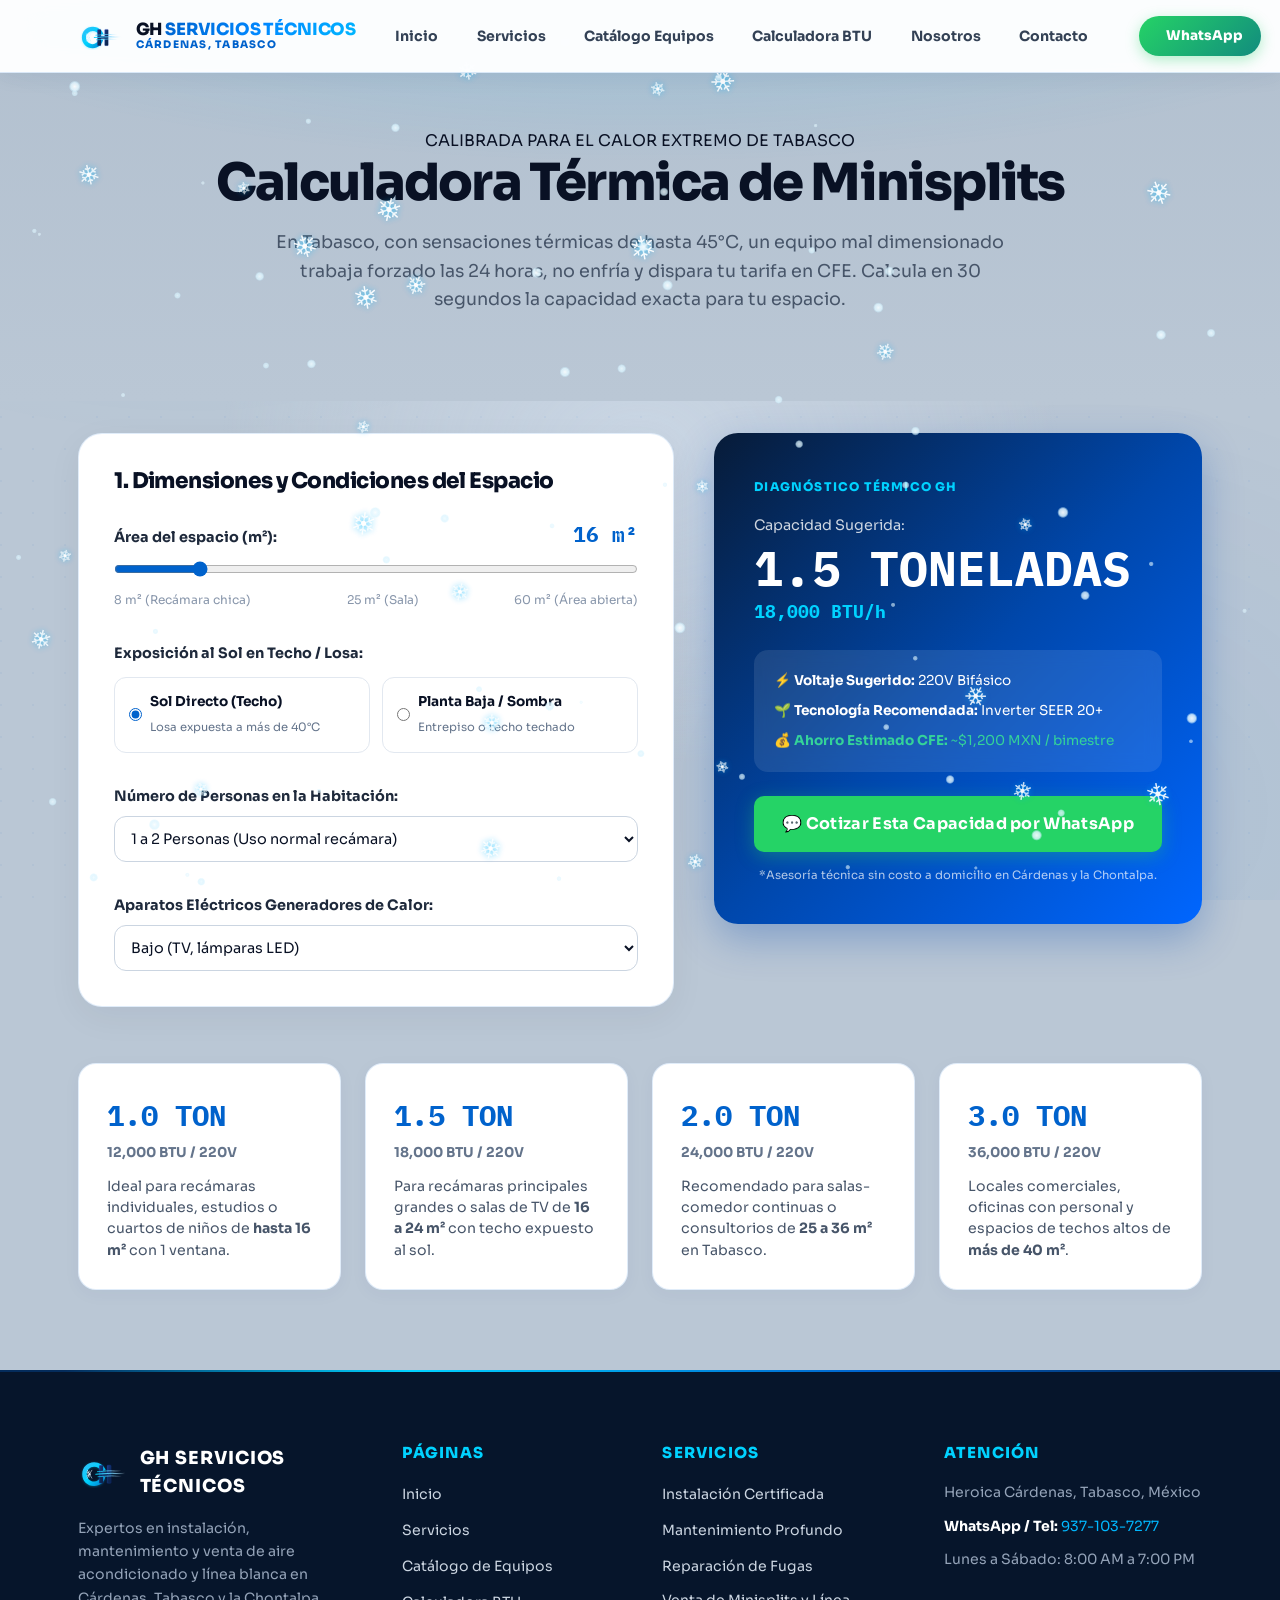
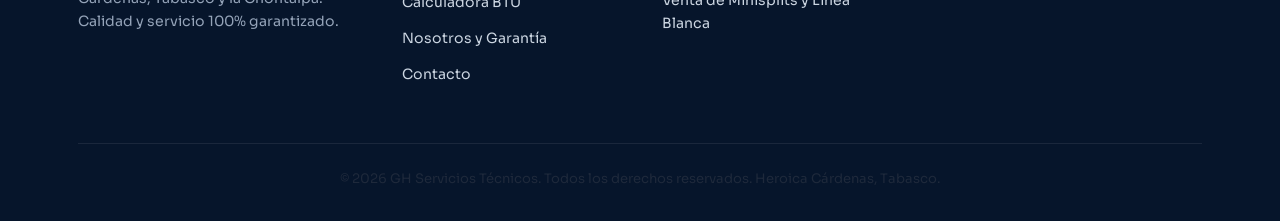
==== commit 3117cae8: "Responsive_desing" ====
--- a/calculadora.html
+++ b/calculadora.html
@@ -128,8 +128,9 @@
             </nav>
 
             <div class="nav__actions">
-                <a href="https://wa.me/529371037277?text=Hola%20GH%20Servicios%20T%C3%A9cnicos%2C%20quiero%20asesor%C3%ADa%20BTU" class="nav__cta-wa" target="_blank" rel="noopener">
-                    <span>💬 937-103-7277 | Cotizar</span>
+                <a href="https://wa.me/529371037277?text=Hola%20GH%20Servicios%20T%C3%A9cnicos%2C%20quiero%20asesor%C3%ADa%20BTU" class="nav__cta-wa" target="_blank" rel="noopener" aria-label="WhatsApp">
+                    <svg width="18" height="18" viewBox="0 0 24 24" fill="currentColor"><path d="M17.472 14.382c-.297-.149-1.758-.867-2.03-.967-.273-.099-.471-.148-.67.15-.197.297-.767.966-.94 1.164-.173.199-.347.223-.644.075-.297-.15-1.255-.463-2.39-1.475-.883-.788-1.48-1.761-1.653-2.059-.173-.297-.018-.458.13-.606.134-.133.298-.347.446-.52.149-.174.198-.298.298-.497.099-.198.05-.371-.025-.52-.075-.149-.669-1.612-.916-2.207-.242-.579-.487-.5-.669-.51-.173-.008-.371-.01-.57-.01-.198 0-.52.074-.792.372-.272.297-1.04 1.016-1.04 2.479 0 1.462 1.065 2.875 1.213 3.074.149.198 2.096 3.2 5.077 4.487.709.306 1.262.489 1.694.625.712.227 1.36.195 1.871.118.571-.085 1.758-.719 2.006-1.413.248-.694.248-1.289.173-1.413-.074-.124-.272-.198-.57-.347m-5.421 7.403h-.004a9.87 9.87 0 01-5.031-1.378l-.361-.214-3.741.982.998-3.648-.235-.374a9.86 9.86 0 01-1.51-5.26c.001-5.45 4.436-9.884 9.888-9.884 2.64 0 5.122 1.03 6.988 2.898a9.825 9.825 0 012.893 6.994c-.003 5.45-4.437 9.884-9.885 9.884m8.413-18.297A11.815 11.815 0 0012.05 0C5.495 0 .16 5.335.157 11.892c0 2.096.547 4.142 1.588 5.945L.057 24l6.305-1.654a11.882 11.882 0 005.683 1.448h.005c6.554 0 11.89-5.335 11.893-11.893a11.821 11.821 0 00-3.48-8.413z"/></svg>
+                    <span>WhatsApp</span>
                 </a>
                 <button class="nav__burger" id="nav-burger" aria-label="Abrir menú" aria-expanded="false">
                     <span></span><span></span><span></span>
@@ -146,7 +147,7 @@
             <a href="calculadora.html" class="nav__mob-link">Calculadora BTU</a>
             <a href="nosotros.html" class="nav__mob-link">Nosotros</a>
             <a href="contacto.html" class="nav__mob-link">Contacto</a>
-            <a href="https://wa.me/529371037277" class="btn btn--primary btn--full" target="_blank" rel="noopener">WhatsApp: 937-103-7277</a>
+            <a href="https://wa.me/529371037277" class="btn btn--primary btn--full" target="_blank" rel="noopener">WhatsApp</a>
         </nav>
     </div>
 
--- a/css/snow.css
+++ b/css/snow.css
@@ -154,11 +154,17 @@
 @media (max-width: 640px) {
   .climate-contrast-card {
     grid-template-columns: 1fr;
-    gap: 0.75rem;
+    gap: 0.65rem;
     padding: 0.85rem 1rem;
   }
   .climate-divider {
+    flex-direction: row;
+    transform: none;
+    justify-content: center;
+    gap: 0.4rem;
+    margin: 0.15rem 0;
+  }
+  .climate-divider__arrow {
     transform: rotate(90deg);
-    margin: 0.2rem 0;
   }
 }
--- a/css/nav.css
+++ b/css/nav.css
@@ -281,3 +281,39 @@
     display: flex;
   }
 }
+
+@media (max-width: 480px) {
+  .nav__wrap {
+    height: 4rem;
+    gap: 0.5rem;
+    justify-content: space-between;
+  }
+  .nav__logo-svg-wrap {
+    width: 36px;
+    height: 26px;
+  }
+  .nav__logo-brand {
+    font-size: 0.88rem;
+  }
+  .nav__logo-sub {
+    font-size: 0.58rem;
+  }
+  .nav__cta-wa {
+    padding: 0.45rem 0.75rem;
+    font-size: 0.78rem;
+    gap: 0.35rem;
+  }
+  .nav__actions {
+    gap: 0.5rem;
+    margin-left: 0;
+  }
+}
+
+@media (max-width: 360px) {
+  .nav__logo-sub {
+    display: none;
+  }
+  .nav__cta-wa span {
+    display: inline-block;
+  }
+}
--- a/css/calculator.css
+++ b/css/calculator.css
@@ -110,5 +110,20 @@
 .calc__actions{display:flex;flex-direction:column;gap:0.85rem}
 
 @media(max-width:900px){
-  .calc__grid{grid-template-columns:1fr}
+  .calc__grid{grid-template-columns:1fr;gap:1.75rem}
 }
+
+@media(max-width:480px){
+  .calc__card,
+  .calc__result{
+    padding:1.35rem 1rem;
+    border-radius:16px;
+  }
+  .calc__options{
+    grid-template-columns:1fr;
+    gap:0.65rem;
+  }
+  .calc__ton-num{
+    font-size:3rem;
+  }
+}
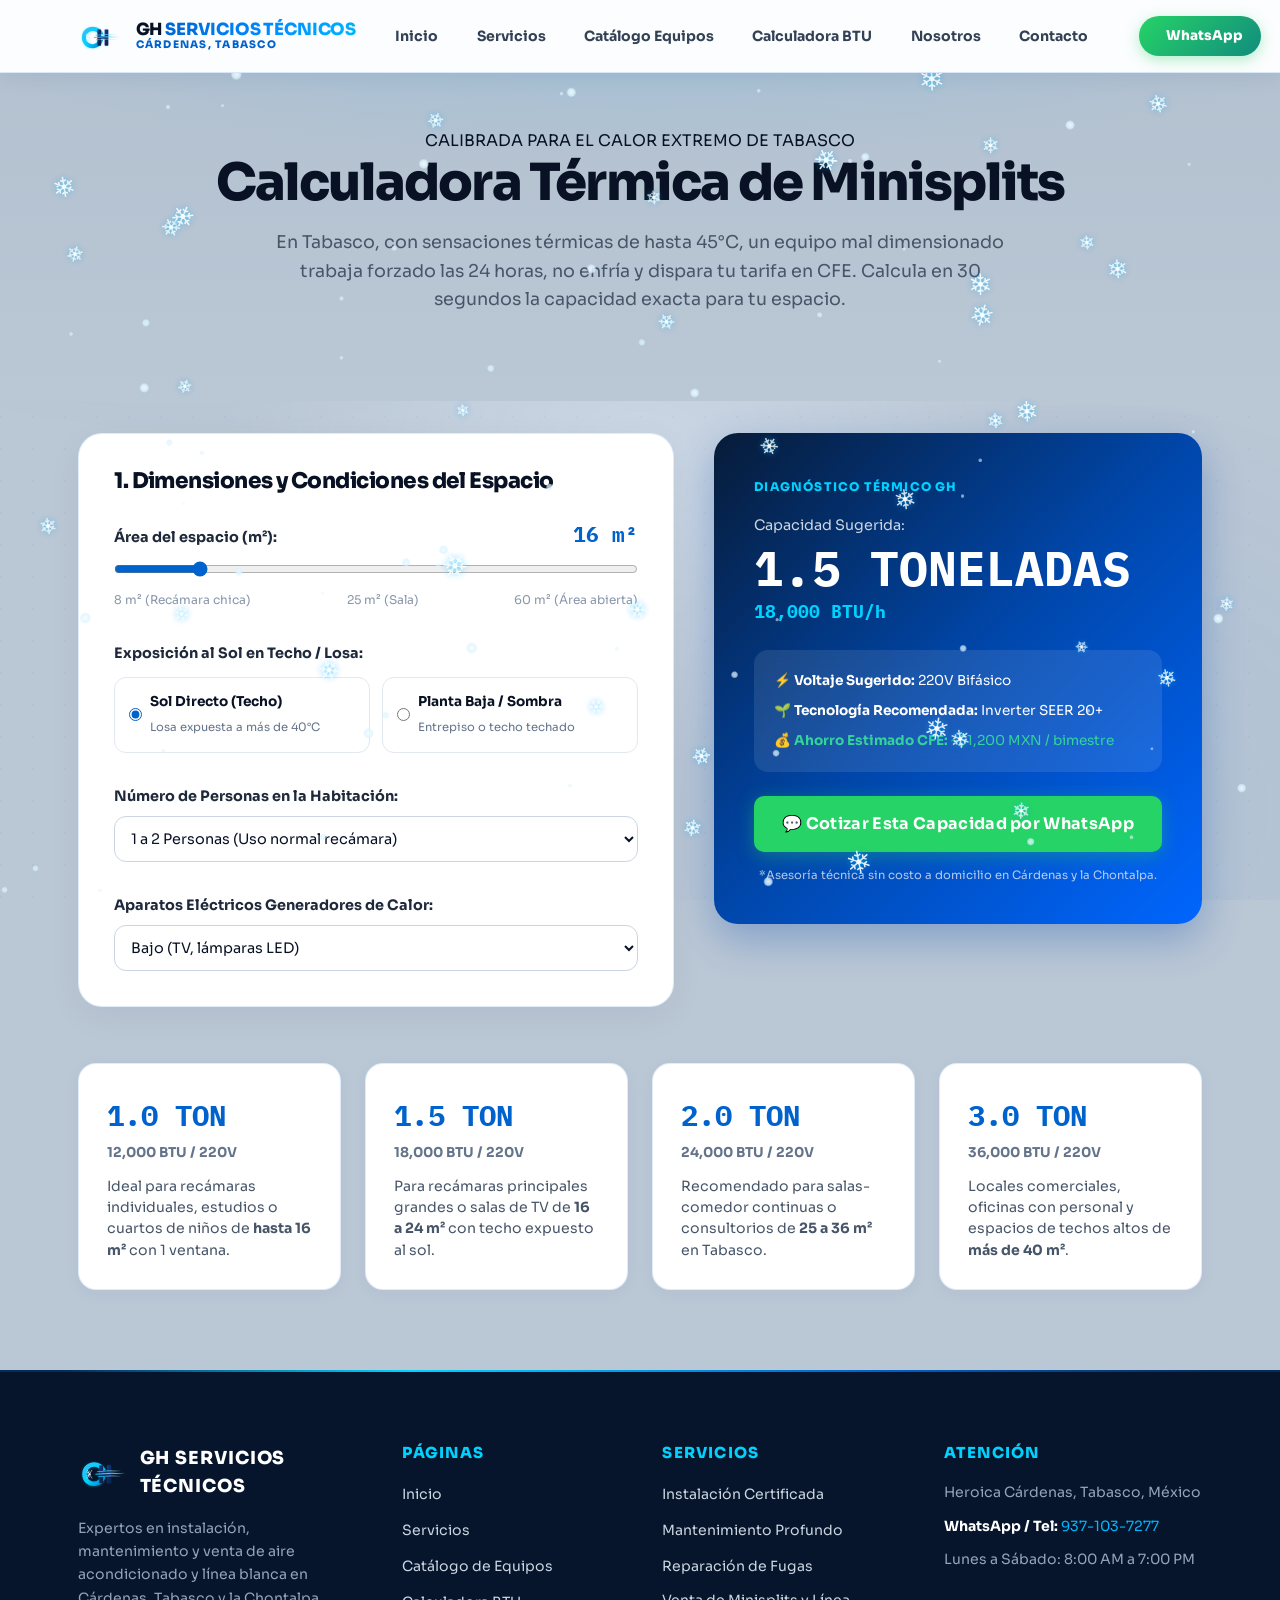
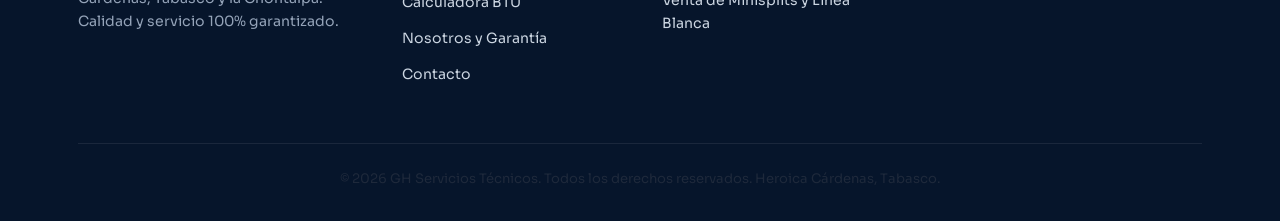
==== commit 54eac92f: "Ajustes responsivos, fondo hero, botones WhatsApp y empaquetado app.js" ====
--- a/calculadora.html
+++ b/calculadora.html
@@ -350,7 +350,7 @@
 
     <div id="gh-widget-container"></div>
 
-    <script src="js/snow.js?v=25"></script>
-    <script type="module" src="js/main.js?v=25"></script>
+    <script src="js/snow.js?v=26"></script>
+    <script src="js/app.js?v=26"></script>
 </body>
 </html>
--- a/css/base.css
+++ b/css/base.css
@@ -5,13 +5,22 @@
 
 /* --- Reset --- */
 *,*::before,*::after{box-sizing:border-box;margin:0;padding:0}
-html{scroll-behavior:smooth;-webkit-text-size-adjust:100%;scroll-padding-top:5rem}
+html{
+  scroll-behavior:smooth;
+  -webkit-text-size-adjust:100%;
+  scroll-padding-top:5rem;
+  overflow-x:hidden;
+  max-width:100vw;
+  width:100%;
+}
 body{
   font-family:'Sora',sans-serif;
   background:var(--bg);
   color:var(--text);
   line-height:1.6;
   overflow-x:hidden;
+  max-width:100vw;
+  width:100%;
   -webkit-font-smoothing:antialiased;
 }
 img,svg{display:block;max-width:100%}
--- a/css/snow.css
+++ b/css/snow.css
@@ -7,8 +7,9 @@
   position: fixed;
   top: 0;
   left: 0;
-  width: 100vw;
-  height: 100vh;
+  width: 100%;
+  max-width: 100vw;
+  height: 100%;
   pointer-events: none;
   z-index: 999;
   opacity: 0.95;
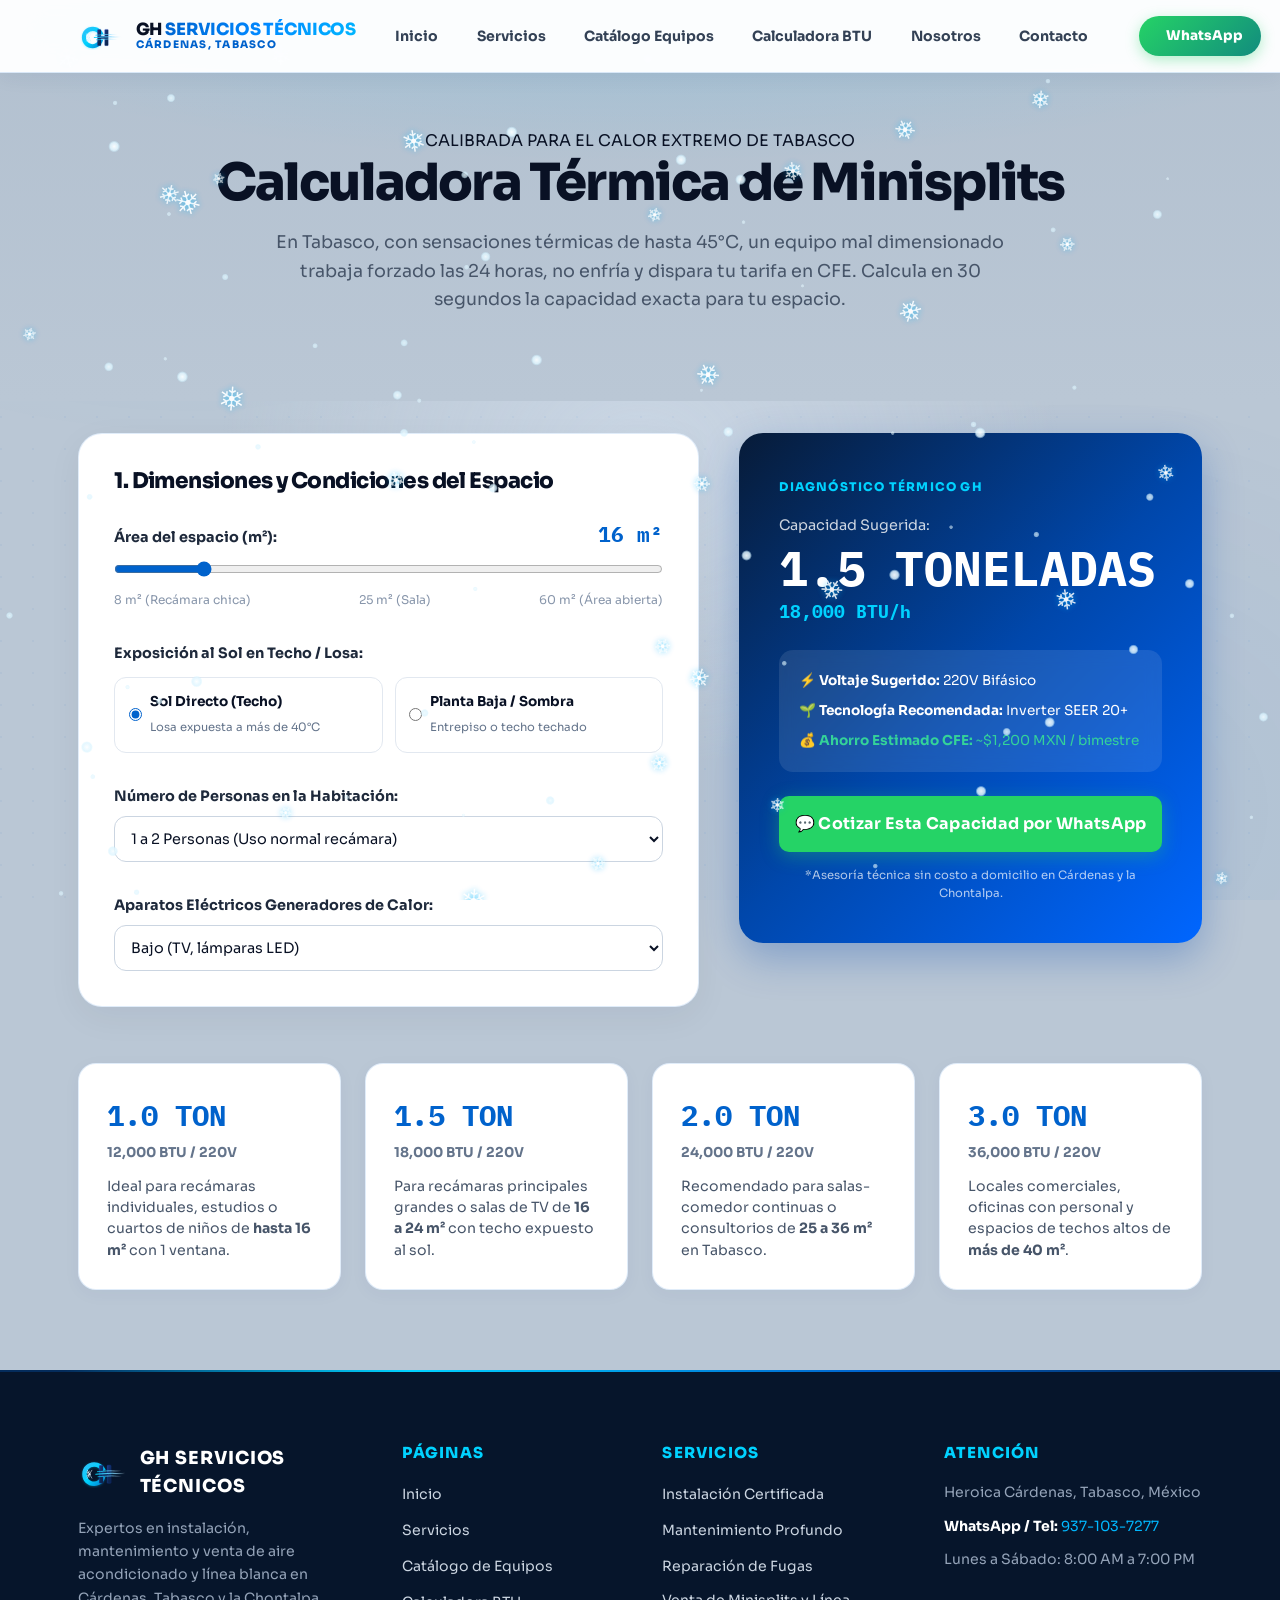
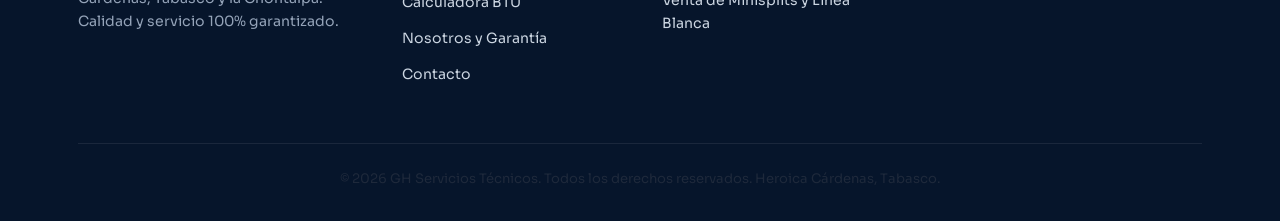
==== commit b1733f88: "Mejoras de responsividad completas en todas las páginas y corrección de margen del menú hamburguesa" ====
--- a/calculadora.html
+++ b/calculadora.html
@@ -169,10 +169,10 @@
         <section class="calculator-section" id="calculator" style="padding: 2rem 0 5rem;">
             <div class="container" style="max-width: var(--max-w); margin: 0 auto; padding: 0 var(--container-px);">
                 
-                <div class="calc-layout" style="display: grid; grid-template-columns: 1.1fr 0.9fr; gap: 2.5rem; align-items: start;">
+                <div class="calc-layout">
                     
                     <!-- Formulario de Parámetros -->
-                    <div class="calc-inputs-card" style="background: #FFFFFF; border-radius: 24px; border: 1px solid rgba(0,98,204,0.12); padding: 2.2rem; box-shadow: 0 10px 35px rgba(9,17,36,0.05);">
+                    <div class="calc-inputs-card">
                         <h2 style="font-size: 1.35rem; font-weight: 800; color: #091124; margin-bottom: 1.5rem;">
                             1. Dimensiones y Condiciones del Espacio
                         </h2>
@@ -196,7 +196,7 @@
                             <label style="font-size: 0.9rem; font-weight: 700; color: #1E293B; display: block; margin-bottom: 0.75rem;">
                                 Exposición al Sol en Techo / Losa:
                             </label>
-                            <div style="display: grid; grid-template-columns: 1fr 1fr; gap: 0.75rem;">
+                            <div class="calc-sun-options">
                                 <label class="calc-radio-label" style="display: flex; align-items: center; gap: 0.5rem; padding: 0.85rem; border: 1px solid #E2E8F0; border-radius: 12px; cursor: pointer;">
                                     <input type="radio" name="sun" value="high" checked style="accent-color: #0062CC;">
                                     <div>
@@ -240,7 +240,7 @@
                     </div>
 
                     <!-- Tarjeta de Resultado Dinámica -->
-                    <div class="calc-result-card" style="background: linear-gradient(135deg, #071B38, #0047AB, #0066FF); border-radius: 24px; padding: 2.5rem; color: #FFFFFF; box-shadow: 0 15px 40px rgba(0, 71, 171, 0.3); position: sticky; top: 6rem;">
+                    <div class="calc-result-card">
                         <span style="font-size: 0.75rem; font-weight: 800; letter-spacing: 0.1em; color: #00D2FF; text-transform: uppercase;">DIAGNÓSTICO TÉRMICO GH</span>
                         <div style="margin: 1rem 0;">
                             <div style="font-size: 0.9rem; color: rgba(255,255,255,0.8);">Capacidad Sugerida:</div>
--- a/css/nav.css
+++ b/css/nav.css
@@ -174,16 +174,17 @@
 /* Hamburguesa Móvil */
 .nav__burger {
   display: none;
-  width: 32px;
-  height: 24px;
+  width: 30px;
+  height: 22px;
   position: relative;
   flex-direction: column;
   justify-content: space-between;
-  margin-left: auto;
   cursor: pointer;
   background: transparent;
   border: none;
-  padding: 0;
+  padding: 3px 2px;
+  box-sizing: content-box;
+  flex-shrink: 0;
 }
 
 .nav__burger span {
@@ -197,7 +198,7 @@
 }
 
 .nav__burger[aria-expanded="true"] span:nth-child(1) {
-  transform: translateY(10.5px) rotate(45deg);
+  transform: translateY(9.5px) rotate(45deg);
 }
 
 .nav__burger[aria-expanded="true"] span:nth-child(2) {
@@ -205,7 +206,7 @@
 }
 
 .nav__burger[aria-expanded="true"] span:nth-child(3) {
-  transform: translateY(-10.5px) rotate(-45deg);
+  transform: translateY(-9.5px) rotate(-45deg);
 }
 
 /* Menú Móvil Desplegable */
@@ -222,9 +223,11 @@
   display: flex;
   align-items: flex-start;
   justify-content: center;
-  padding: 2.5rem var(--container-px);
+  padding: 2rem 1.25rem;
   opacity: 0;
   visibility: hidden;
+  overflow-y: auto;
+  -webkit-overflow-scrolling: touch;
   transition: opacity 0.3s ease, visibility 0.3s ease;
   box-shadow: 0 10px 40px rgba(9, 26, 68, 0.12);
 }
@@ -241,10 +244,12 @@
   width: 100%;
   max-width: 360px;
   text-align: center;
+  margin: auto 0;
+  padding: 1rem 0;
 }
 
 .nav__mob-link {
-  font-size: 1.15rem;
+  font-size: 1.1rem;
   font-weight: 700;
   color: #091124;
   padding: 0.75rem 1rem;
@@ -262,58 +267,87 @@
   border-color: #0062CC;
 }
 
-@media (max-width: 1024px) {
+/* --- Media Queries de Navegación --- */
+@media (max-width: 1140px) {
   .nav__links {
-    gap: 0.2rem;
+    gap: 0.25rem;
   }
   .nav__link {
-    font-size: 0.82rem;
+    font-size: 0.8rem;
     padding: 0.4rem 0.65rem;
   }
 }
 
-@media (max-width: 860px) {
+/* Activar menú hamburguesa en tablets y pantallas medianas */
+@media (max-width: 1040px) {
   .nav__links,
   .nav__actions .sound-toggle-btn {
-    display: none;
+    display: none !important;
   }
   .nav__burger {
     display: flex;
   }
-}
-
-@media (max-width: 480px) {
+  .nav__actions {
+    margin-left: auto;
+    gap: 0.85rem;
+  }
+}
+
+/* En dispositivos móviles y pantallas estrechas (<=580px) */
+@media (max-width: 580px) {
   .nav__wrap {
     height: 4rem;
-    gap: 0.5rem;
+    padding: 0 1.25rem;
+    gap: 0.75rem;
     justify-content: space-between;
+  }
+  .nav__mobile {
+    top: 4rem;
+    padding: 1.5rem 1.25rem;
   }
   .nav__logo-svg-wrap {
     width: 36px;
     height: 26px;
   }
   .nav__logo-brand {
-    font-size: 0.88rem;
+    font-size: 0.85rem;
+    letter-spacing: -0.02em;
   }
   .nav__logo-sub {
     font-size: 0.58rem;
   }
+  .nav__cta-wa span {
+    display: none;
+  }
   .nav__cta-wa {
-    padding: 0.45rem 0.75rem;
-    font-size: 0.78rem;
-    gap: 0.35rem;
+    width: 38px;
+    height: 38px;
+    padding: 0;
+    display: inline-flex;
+    align-items: center;
+    justify-content: center;
+    border-radius: 50%;
+    flex-shrink: 0;
+  }
+  .nav__actions {
+    gap: 0.75rem;
+    margin-left: auto;
+  }
+}
+
+/* En pantallas ultra compactas (<=380px) */
+@media (max-width: 380px) {
+  .nav__wrap {
+    padding: 0 1rem;
+    gap: 0.5rem;
+  }
+  .nav__logo {
+    gap: 0.5rem;
+  }
+  .nav__logo-sub {
+    display: none;
   }
   .nav__actions {
     gap: 0.5rem;
-    margin-left: 0;
-  }
-}
-
-@media (max-width: 360px) {
-  .nav__logo-sub {
-    display: none;
-  }
-  .nav__cta-wa span {
-    display: inline-block;
-  }
-}
+  }
+}
--- a/css/calculator.css
+++ b/css/calculator.css
@@ -109,15 +109,64 @@
 
 .calc__actions{display:flex;flex-direction:column;gap:0.85rem}
 
-@media(max-width:900px){
-  .calc__grid{grid-template-columns:1fr;gap:1.75rem}
+/* Layout de la página calculadora.html */
+.calc-layout {
+  display: grid;
+  grid-template-columns: 1.15fr 0.85fr;
+  gap: 2.5rem;
+  align-items: start;
+}
+
+.calc-inputs-card {
+  background: #FFFFFF;
+  border-radius: 24px;
+  border: 1px solid rgba(0,98,204,0.12);
+  padding: 2.2rem;
+  box-shadow: 0 10px 35px rgba(9,17,36,0.05);
+}
+
+.calc-result-card {
+  background: linear-gradient(135deg, #071B38, #0047AB, #0066FF);
+  border-radius: 24px;
+  padding: 2.5rem;
+  color: #FFFFFF;
+  box-shadow: 0 15px 40px rgba(0, 71, 171, 0.3);
+  position: sticky;
+  top: 6rem;
+}
+
+.calc-sun-options {
+  display: grid;
+  grid-template-columns: 1fr 1fr;
+  gap: 0.75rem;
+}
+
+@media(max-width:960px){
+  .calc__grid,
+  .calc-layout{
+    grid-template-columns:1fr;
+    gap:2rem;
+  }
+  .calc-result-card{
+    position: static;
+    top: auto;
+  }
+}
+
+@media(max-width:540px){
+  .calc-sun-options {
+    grid-template-columns: 1fr;
+    gap: 0.6rem;
+  }
 }
 
 @media(max-width:480px){
   .calc__card,
-  .calc__result{
-    padding:1.35rem 1rem;
-    border-radius:16px;
+  .calc__result,
+  .calc-inputs-card,
+  .calc-result-card{
+    padding:1.4rem 1.1rem;
+    border-radius:18px;
   }
   .calc__options{
     grid-template-columns:1fr;
